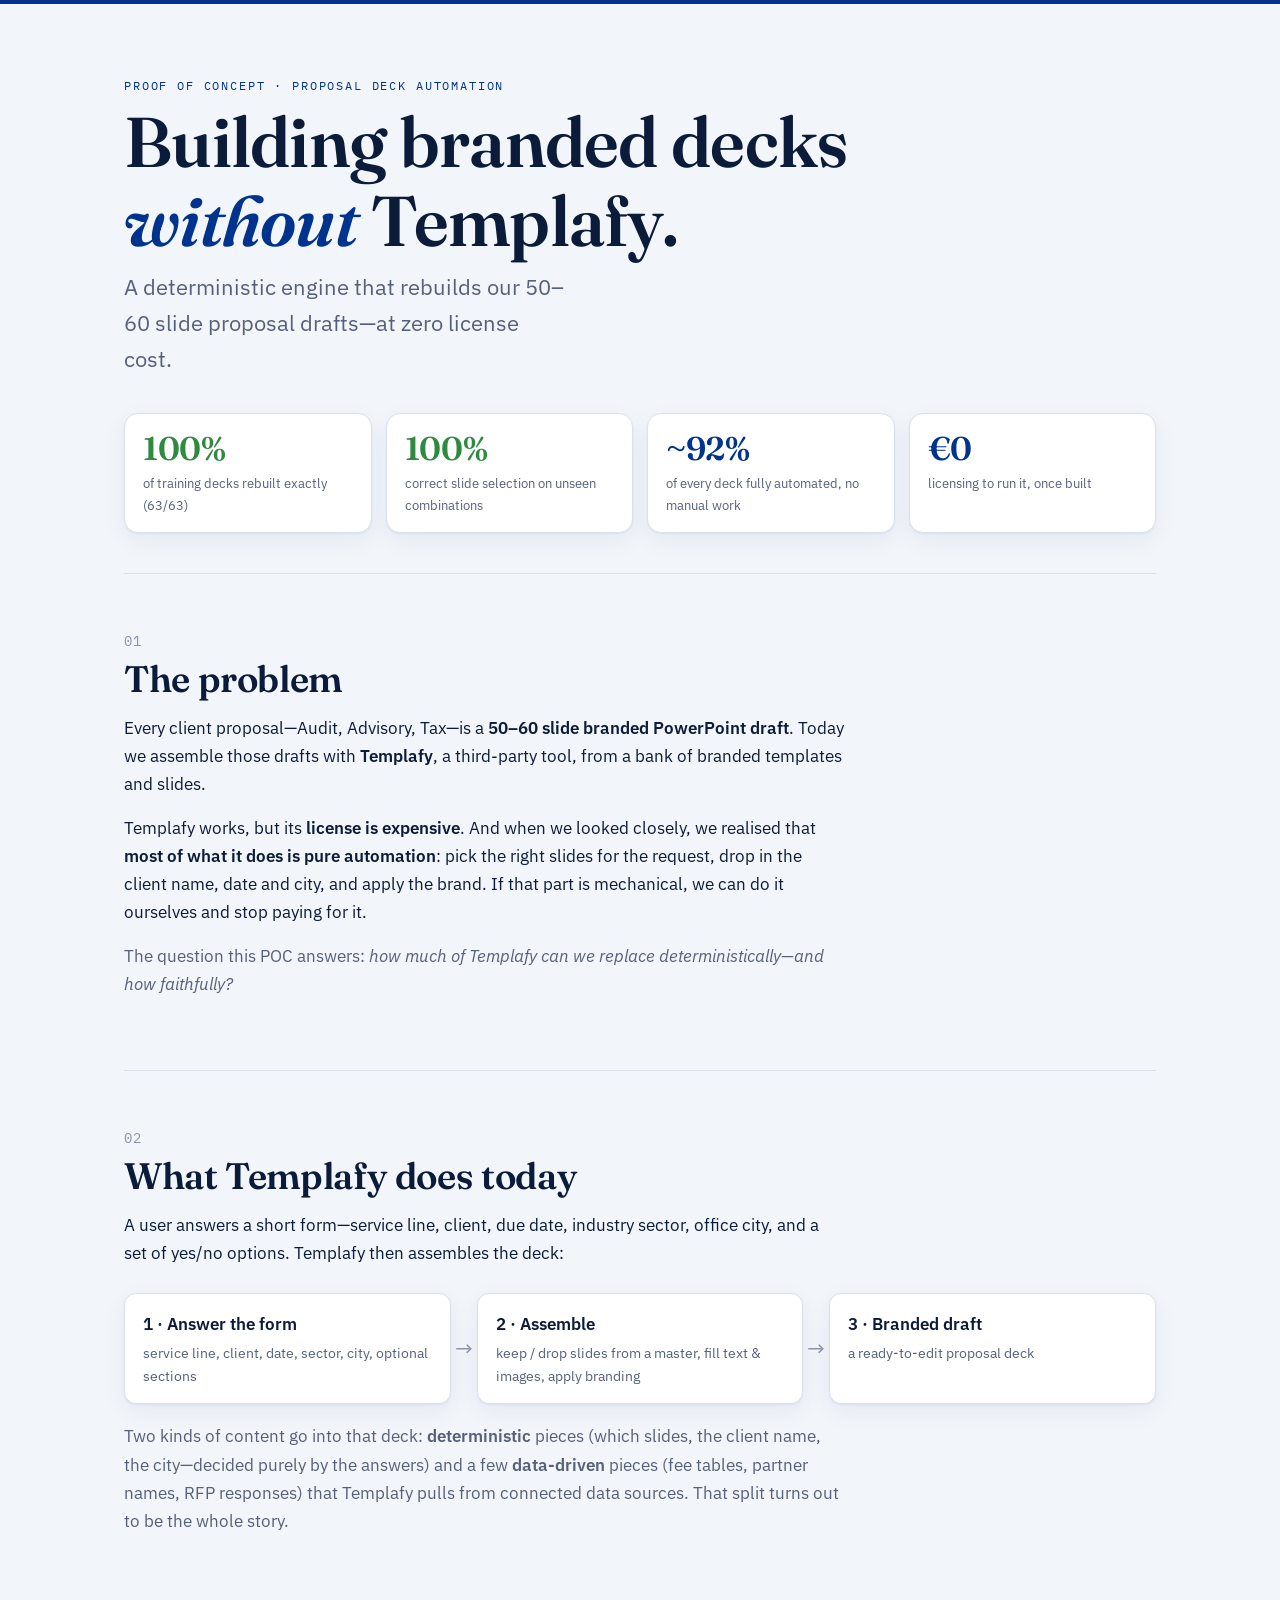
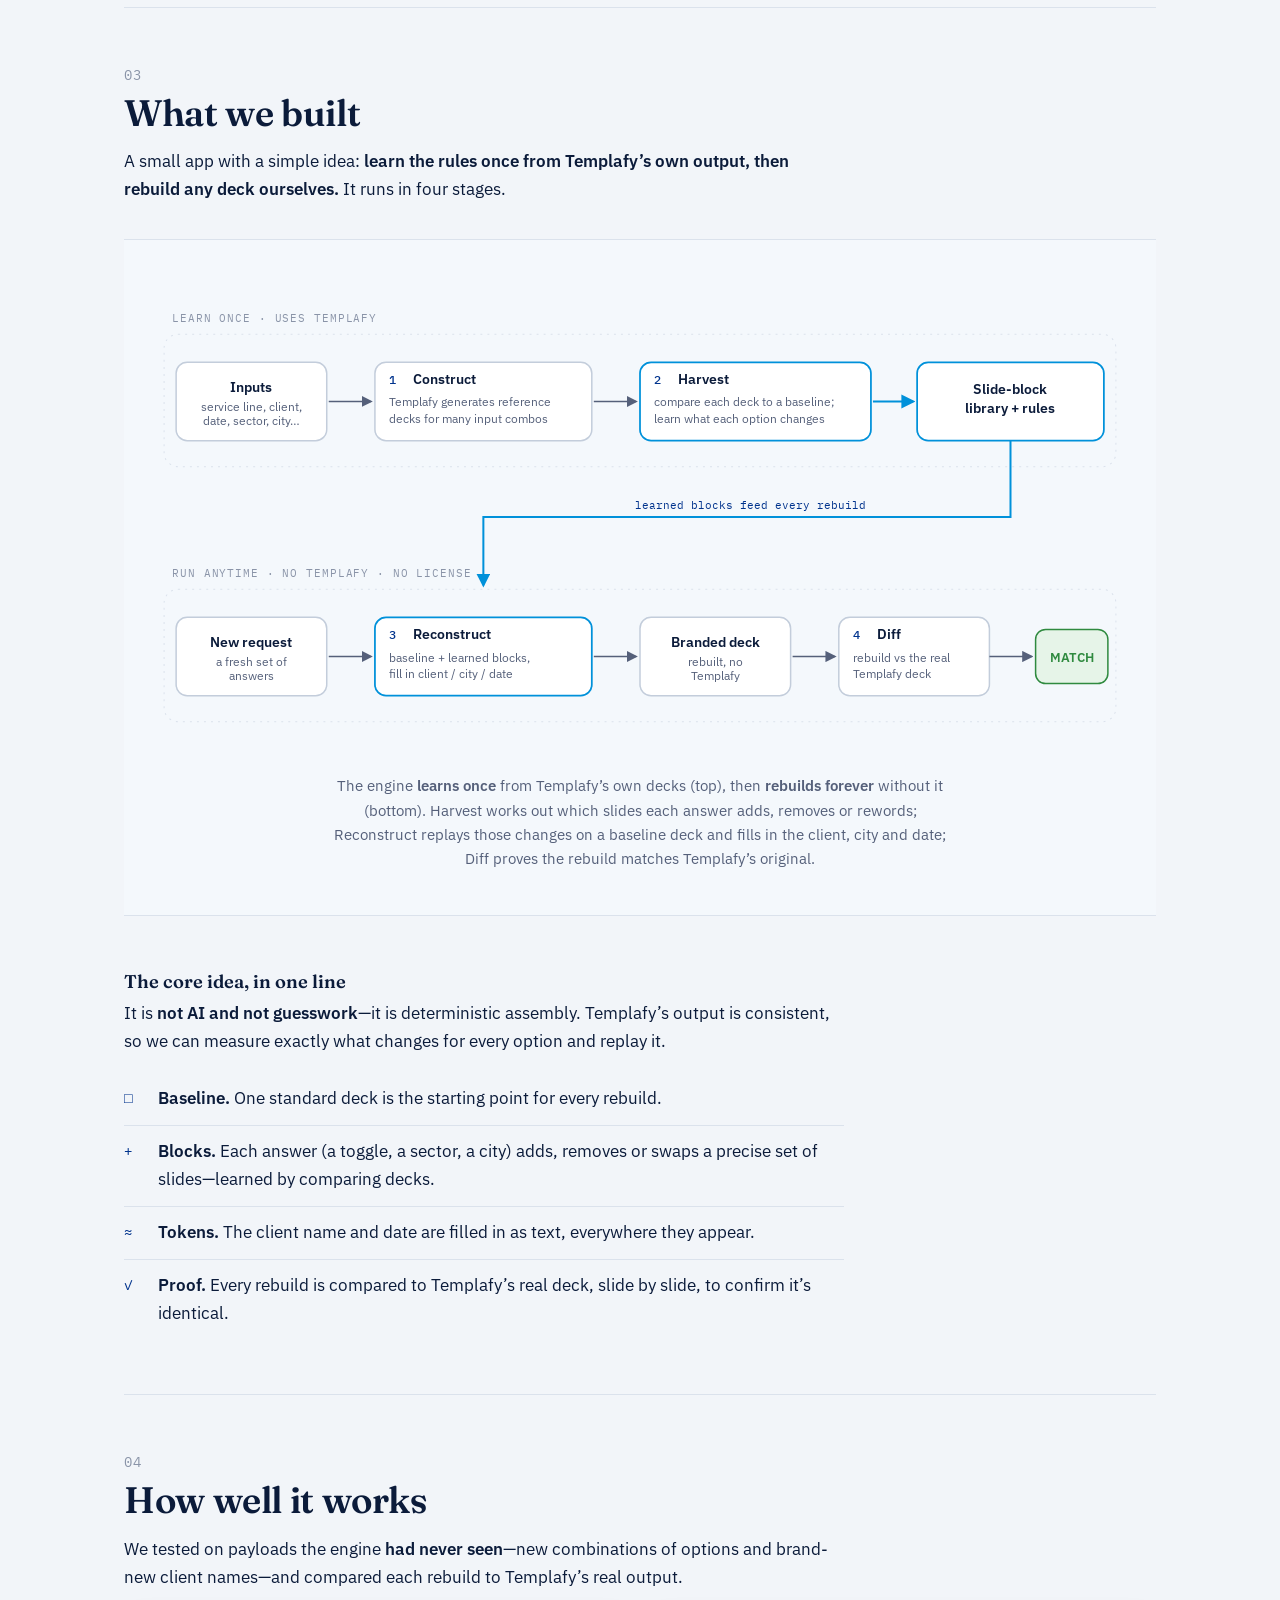
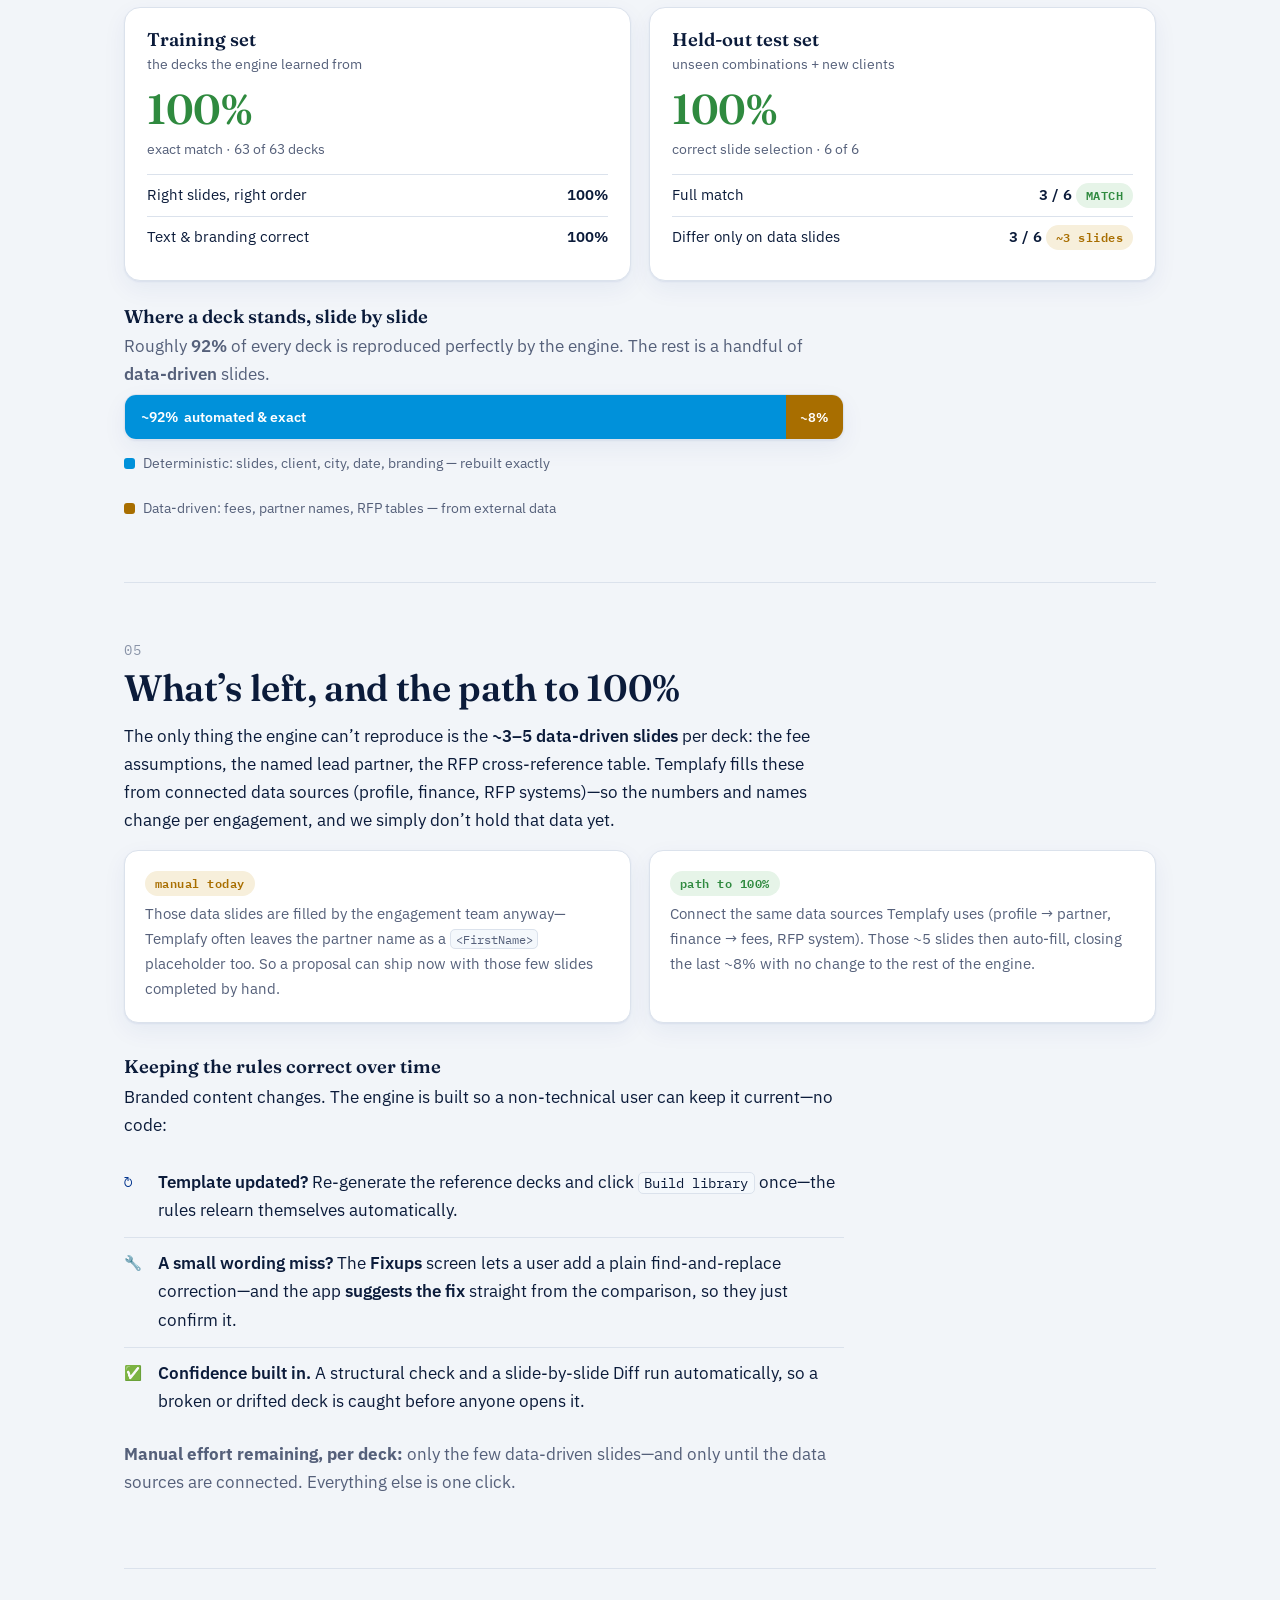
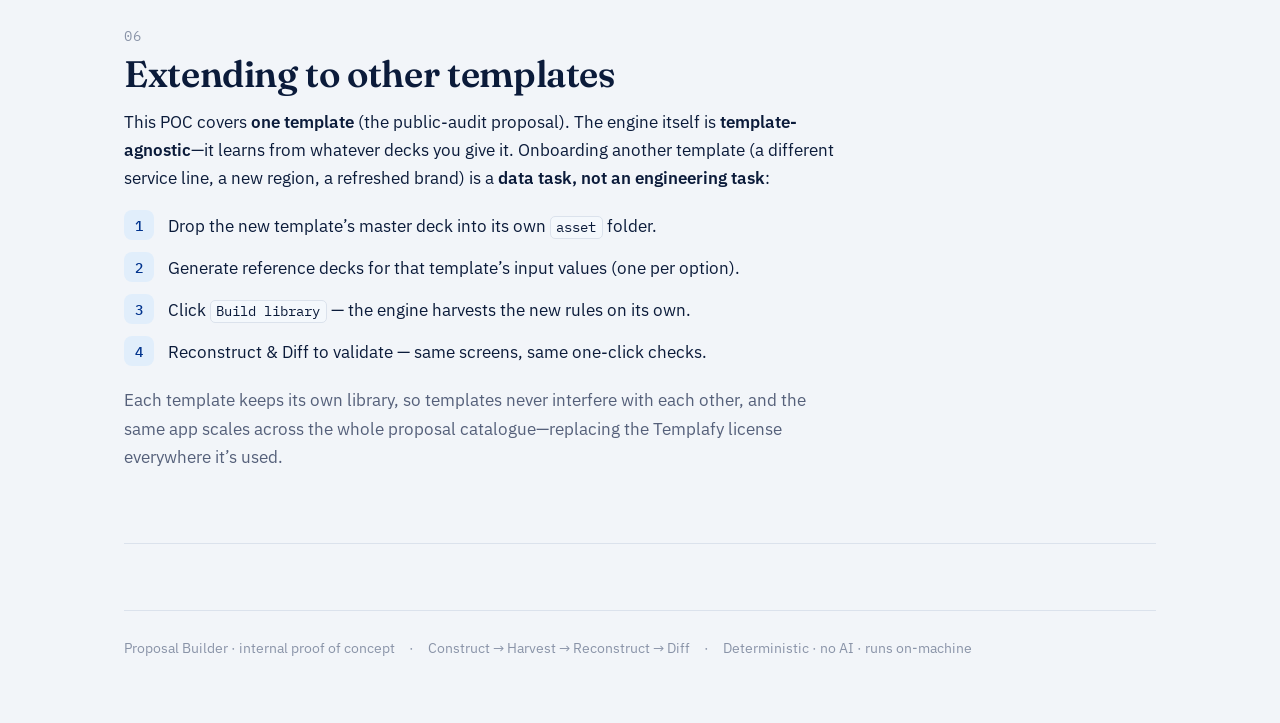
==== docs/index.html @ 82fc5a8d "feat: add documentation page and link in the navigation" ====
<!doctype html>
<html lang="en">
<head>
<meta charset="utf-8">
<meta name="viewport" content="width=device-width, initial-scale=1">
<title>Proposal Builder</title>
<link rel="stylesheet" href="https://fonts.googleapis.com/css2?family=Fraunces:opsz,wght@9..144,400;9..144,500;9..144,600;9..144,700&family=IBM+Plex+Sans:wght@400;500;600;700&family=IBM+Plex+Mono:wght@400;500&display=swap">
<style>
  /* KPMG palette: Blue #00338D, Light Blue #0091DA, with green/gold accents */
  :root{
    --paper:#f2f5f9; --surface:#ffffff; --surface-2:#f4f8fc;
    --ink:#0b1b3a; --muted:#55607a; --faint:#8a94a8;
    --line:#dbe2ec; --line-strong:#c3cddb;
    --accent:#0091DA; --accent-ink:#00338D; --accent-soft:#e1eefb;
    --ok:#2f8a3f; --ok-soft:#e6f4e8;
    --warn:#a86e00; --warn-soft:#f7efdb;
    --shadow:0 1px 2px rgba(0,51,141,.07), 0 8px 24px rgba(0,51,141,.06);
    color-scheme:light dark;
  }
  @media (prefers-color-scheme:dark){
    :root:not([data-theme="light"]){
      --paper:#081226; --surface:#0e1a33; --surface-2:#0b1528;
      --ink:#e8eefb; --muted:#93a1bd; --faint:#6b7994;
      --line:#1e2c48; --line-strong:#2b3c5c;
      --accent:#33a9e6; --accent-ink:#7cc4f2; --accent-soft:#0e2740;
      --ok:#4fc07a; --ok-soft:#0f2a19;
      --warn:#e2b24e; --warn-soft:#2c2412;
      --shadow:0 1px 2px rgba(0,0,0,.35), 0 10px 30px rgba(0,0,0,.4);
    }
  }
  :root[data-theme="dark"]{
    --paper:#081226; --surface:#0e1a33; --surface-2:#0b1528;
    --ink:#e8eefb; --muted:#93a1bd; --faint:#6b7994;
    --line:#1e2c48; --line-strong:#2b3c5c;
    --accent:#33a9e6; --accent-ink:#7cc4f2; --accent-soft:#0e2740;
    --ok:#4fc07a; --ok-soft:#0f2a19;
    --warn:#e2b24e; --warn-soft:#2c2412;
    --shadow:0 1px 2px rgba(0,0,0,.35), 0 10px 30px rgba(0,0,0,.4);
  }

  *{box-sizing:border-box}
  body{
    margin:0; background:var(--paper); color:var(--ink);
    font-family:"IBM Plex Sans",system-ui,-apple-system,Segoe UI,Roboto,sans-serif;
    font-size:17px; line-height:1.65; -webkit-font-smoothing:antialiased;
    border-top:4px solid var(--accent-ink);
  }
  img{max-width:100%}
  .wrap{max-width:1080px; margin:0 auto; padding:0 24px}
  .col{max-width:720px}
  a{color:var(--accent-ink)}
  h1,h2,h3{font-family:"Fraunces",Georgia,serif; font-weight:600; line-height:1.12; text-wrap:balance; margin:0}
  .mono{font-family:"IBM Plex Mono",ui-monospace,monospace}
  code, .field{font-family:"IBM Plex Mono",ui-monospace,monospace; font-size:.82em;
    background:var(--surface-2); border:1px solid var(--line); border-radius:5px; padding:.08em .38em}
  .eyebrow{font-family:"IBM Plex Mono",monospace; font-size:.72rem; letter-spacing:.16em;
    text-transform:uppercase; color:var(--accent-ink)}

  .hero{padding:72px 0 40px; border-bottom:1px solid var(--line)}
  .hero h1{font-size:clamp(2.5rem,6.2vw,4.4rem); letter-spacing:-.01em; margin:.5rem 0 .2rem}
  .hero h1 em{font-style:italic; color:var(--accent-ink)}
  .lede{font-size:clamp(1.1rem,2.2vw,1.35rem); color:var(--muted); max-width:34ch; margin:.6rem 0 0}
  .glance{display:grid; grid-template-columns:repeat(4,1fr); gap:14px; margin-top:36px}
  .stat{background:var(--surface); border:1px solid var(--line); border-radius:14px; padding:18px 18px 16px; box-shadow:var(--shadow)}
  .stat .n{font-family:"Fraunces",serif; font-size:2.05rem; font-weight:600; line-height:1; letter-spacing:-.01em}
  .stat .n.ok{color:var(--ok)} .stat .n.acc{color:var(--accent-ink)}
  .stat .k{font-size:.82rem; color:var(--muted); margin-top:8px}
  @media(max-width:720px){ .glance{grid-template-columns:repeat(2,1fr)} }

  section{padding:56px 0; border-bottom:1px solid var(--line)}
  .snum{font-family:"IBM Plex Mono",monospace; font-size:.85rem; color:var(--faint); letter-spacing:.05em}
  section h2{font-size:clamp(1.7rem,3.4vw,2.3rem); letter-spacing:-.01em; margin:.35rem 0 .9rem}
  section p{margin:0 0 1rem}
  .muted{color:var(--muted)}
  strong{font-weight:600}

  .strip{display:flex; align-items:stretch; gap:0; flex-wrap:wrap; margin:26px 0 8px}
  .strip .cell{flex:1 1 190px; background:var(--surface); border:1px solid var(--line); border-radius:12px;
    padding:16px 18px; box-shadow:var(--shadow)}
  .strip .arrow{display:flex; align-items:center; color:var(--faint); padding:0 4px; font-size:1.4rem}
  .strip .cell .t{font-weight:600} .strip .cell .d{font-size:.86rem; color:var(--muted); margin-top:4px}

  .rows{list-style:none; padding:0; margin:18px 0 0; display:grid; gap:2px}
  .rows li{display:grid; grid-template-columns:22px 1fr; gap:12px; padding:11px 0; border-top:1px solid var(--line)}
  .rows li:first-child{border-top:0}
  .rows .mk{font-family:"IBM Plex Mono",monospace; color:var(--accent-ink); font-size:.9rem; padding-top:2px}
  .rows b{font-weight:600}

  .band{background:var(--surface-2); border-top:1px solid var(--line); border-bottom:1px solid var(--line)}
  figure{margin:0; padding:44px 0}
  .figscroll{overflow-x:auto}
  figure svg{display:block; width:100%; height:auto; min-width:680px}
  figcaption{color:var(--muted); font-size:.92rem; max-width:70ch; margin:18px auto 0; text-align:center}

  .flow{color:var(--ink)}
  .flow .box{fill:var(--surface); stroke:var(--line-strong); stroke-width:1.5}
  .flow .box.acc{stroke:var(--accent); stroke-width:1.75}
  .flow .lane{fill:none; stroke:var(--line); stroke-width:1; stroke-dasharray:2 5}
  .flow .lbl{font-family:"IBM Plex Sans",sans-serif; font-weight:600; font-size:14px; fill:var(--ink)}
  .flow .sub{font-family:"IBM Plex Sans",sans-serif; font-size:11.5px; fill:var(--muted)}
  .flow .tag{font-family:"IBM Plex Mono",monospace; font-size:11px; letter-spacing:.08em; fill:var(--faint)}
  .flow .num{font-family:"IBM Plex Mono",monospace; font-size:12px; fill:var(--accent-ink); font-weight:500}
  .flow .edge{stroke:var(--muted); stroke-width:1.6; fill:none}
  .flow .edge.acc{stroke:var(--accent); stroke-width:2}
  .flow .elabel{font-family:"IBM Plex Mono",monospace; font-size:11px; fill:var(--accent-ink)}
  .flow .ahead{fill:var(--muted)} .flow .ahead-acc{fill:var(--accent)}
  .flow .okbox{fill:var(--ok-soft); stroke:var(--ok); stroke-width:1.5}
  .flow .oktext{fill:var(--ok); font-weight:600; font-family:"IBM Plex Sans",sans-serif; font-size:13px}

  .resgrid{display:grid; grid-template-columns:1fr 1fr; gap:18px; margin-top:8px}
  @media(max-width:720px){ .resgrid{grid-template-columns:1fr} }
  .panel{background:var(--surface); border:1px solid var(--line); border-radius:16px; padding:22px; box-shadow:var(--shadow)}
  .panel h3{font-size:1.15rem; margin-bottom:2px}
  .panel .sub{font-size:.85rem; color:var(--muted); margin-bottom:14px}
  .big{font-family:"Fraunces",serif; font-size:2.6rem; font-weight:600; line-height:1; letter-spacing:-.01em}
  .big.ok{color:var(--ok)}
  .kv{display:flex; justify-content:space-between; gap:12px; padding:8px 0; border-top:1px solid var(--line); font-size:.94rem}
  .kv:first-of-type{border-top:0}
  .kv .v{font-variant-numeric:tabular-nums; font-weight:600}
  .pill{display:inline-block; font-family:"IBM Plex Mono",monospace; font-size:.72rem; letter-spacing:.04em;
    padding:2px 9px; border-radius:999px; border:1px solid var(--line)}
  .pill.ok{background:var(--ok-soft); color:var(--ok); border-color:transparent}
  .pill.warn{background:var(--warn-soft); color:var(--warn); border-color:transparent}

  .cover{margin:22px 0 6px}
  .barwrap{display:flex; height:46px; border-radius:12px; overflow:hidden; border:1px solid var(--line); box-shadow:var(--shadow)}
  .seg{display:flex; align-items:center; padding:0 16px; font-size:.9rem; font-weight:600; color:#fff}
  .seg.auto{background:var(--accent); flex:0 0 92%}
  .seg.data{background:var(--warn); flex:1; color:#fff; justify-content:center; padding:0 6px; font-size:.8rem}
  .coverkey{display:flex; gap:22px; margin-top:12px; font-size:.86rem; color:var(--muted); flex-wrap:wrap}
  .coverkey span{display:flex; align-items:center; gap:8px}
  .dot{width:11px; height:11px; border-radius:3px; display:inline-block}
  .dot.auto{background:var(--accent)} .dot.data{background:var(--warn)}

  .cards{display:grid; grid-template-columns:1fr 1fr; gap:18px; margin-top:8px}
  @media(max-width:720px){ .cards{grid-template-columns:1fr} }
  .card{background:var(--surface); border:1px solid var(--line); border-radius:14px; padding:20px; box-shadow:var(--shadow)}
  .card .h{font-weight:600; margin-bottom:6px; display:flex; align-items:center; gap:9px}
  .card p{font-size:.94rem; color:var(--muted); margin:0}

  .steps{counter-reset:s; list-style:none; padding:0; margin:20px 0 0; display:grid; gap:12px}
  .steps li{position:relative; padding-left:44px; min-height:30px}
  .steps li::before{counter-increment:s; content:counter(s); position:absolute; left:0; top:-2px;
    width:30px; height:30px; border-radius:8px; background:var(--accent-soft); color:var(--accent-ink);
    font-family:"IBM Plex Mono",monospace; font-weight:500; display:grid; place-items:center; font-size:.9rem}

  footer{padding:40px 0 64px; color:var(--faint); font-size:.85rem}
  .foot-line{display:flex; gap:14px; flex-wrap:wrap; align-items:center}
  hr.soft{border:0; border-top:1px solid var(--line); margin:26px 0}
</style>
</head>
<body>
<div class="wrap">
  <header class="hero">
    <div class="eyebrow">Proof of concept &middot; Proposal deck automation</div>
    <h1>Building branded decks <em>without</em> Templafy.</h1>
    <p class="lede">A deterministic engine that rebuilds our 50&ndash;60 slide proposal drafts&mdash;at zero license cost.</p>

    <div class="glance">
      <div class="stat"><div class="n ok">100%</div><div class="k">of training decks rebuilt exactly (63/63)</div></div>
      <div class="stat"><div class="n ok">100%</div><div class="k">correct slide selection on unseen combinations</div></div>
      <div class="stat"><div class="n acc">~92%</div><div class="k">of every deck fully automated, no manual work</div></div>
      <div class="stat"><div class="n acc">&euro;0</div><div class="k">licensing to run it, once built</div></div>
    </div>
  </header>

  <section>
    <div class="col">
      <div class="snum">01</div>
      <h2>The problem</h2>
      <p>Every client proposal&mdash;Audit, Advisory, Tax&mdash;is a <strong>50&ndash;60 slide branded PowerPoint draft</strong>. Today we assemble those drafts with <strong>Templafy</strong>, a third-party tool, from a bank of branded templates and slides.</p>
      <p>Templafy works, but its <strong>license is expensive</strong>. And when we looked closely, we realised that <strong>most of what it does is pure automation</strong>: pick the right slides for the request, drop in the client name, date and city, and apply the brand. If that part is mechanical, we can do it ourselves and stop paying for it.</p>
      <p class="muted">The question this POC answers: <em>how much of Templafy can we replace deterministically&mdash;and how faithfully?</em></p>
    </div>
  </section>

  <section>
    <div class="col">
      <div class="snum">02</div>
      <h2>What Templafy does today</h2>
      <p>A user answers a short form&mdash;service line, client, due date, industry sector, office city, and a set of yes/no options. Templafy then assembles the deck:</p>
    </div>
    <div class="strip">
      <div class="cell"><div class="t">1 &middot; Answer the form</div><div class="d">service line, client, date, sector, city, optional sections</div></div>
      <div class="arrow">&rarr;</div>
      <div class="cell"><div class="t">2 &middot; Assemble</div><div class="d">keep / drop slides from a master, fill text &amp; images, apply branding</div></div>
      <div class="arrow">&rarr;</div>
      <div class="cell"><div class="t">3 &middot; Branded draft</div><div class="d">a ready-to-edit proposal deck</div></div>
    </div>
    <div class="col">
      <p class="muted" style="margin-top:18px">Two kinds of content go into that deck: <strong>deterministic</strong> pieces (which slides, the client name, the city&mdash;decided purely by the answers) and a few <strong>data-driven</strong> pieces (fee tables, partner names, RFP responses) that Templafy pulls from connected data sources. That split turns out to be the whole story.</p>
    </div>
  </section>

  <section style="border-bottom:0; padding-bottom:20px">
    <div class="col">
      <div class="snum">03</div>
      <h2>What we built</h2>
      <p>A small app with a simple idea: <strong>learn the rules once from Templafy&rsquo;s own output, then rebuild any deck ourselves.</strong> It runs in four stages.</p>
    </div>
  </section>

  <div class="band">
    <div class="wrap">
      <figure class="flow">
        <div class="figscroll">
        <svg viewBox="0 0 980 470" role="img" aria-label="Learn-once, run-anytime pipeline. Top lane uses Templafy: inputs feed Construct, which generates reference decks; Harvest compares each deck to a baseline and builds a slide-block library. Bottom lane needs no Templafy: a new request feeds Reconstruct, which combines the baseline with the learned blocks and fills in client, city and date to produce a branded deck; Diff compares that rebuild to Templafy's original and confirms a match. The block library feeds Reconstruct.">
          <defs>
            <marker id="ah" viewBox="0 0 9 9" refX="7.5" refY="4.5" markerWidth="7" markerHeight="7" orient="auto-start-reverse">
              <path class="ahead" d="M0,0 L9,4.5 L0,9 z"/>
            </marker>
            <marker id="aha" viewBox="0 0 9 9" refX="7.5" refY="4.5" markerWidth="7" markerHeight="7" orient="auto-start-reverse">
              <path class="ahead-acc" d="M0,0 L9,4.5 L0,9 z"/>
            </marker>
          </defs>

          <text class="tag" x="24" y="38">LEARN ONCE &middot; USES TEMPLAFY</text>
          <text class="tag" x="24" y="292">RUN ANYTIME &middot; NO TEMPLAFY &middot; NO LICENSE</text>
          <rect class="lane" x="16" y="50" width="948" height="132" rx="14"/>
          <rect class="lane" x="16" y="304" width="948" height="132" rx="14"/>

          <rect class="box" x="28" y="78" width="150" height="78" rx="11"/>
          <text class="lbl" x="103" y="108" text-anchor="middle">Inputs</text>
          <text class="sub" x="103" y="126" text-anchor="middle">service line, client,</text>
          <text class="sub" x="103" y="140" text-anchor="middle">date, sector, city&hellip;</text>
          <line class="edge" x1="180" y1="117" x2="222" y2="117" marker-end="url(#ah)"/>

          <rect class="box" x="226" y="78" width="216" height="78" rx="11"/>
          <text class="num" x="240" y="100">1</text>
          <text class="lbl" x="264" y="100">Construct</text>
          <text class="sub" x="240" y="122">Templafy generates reference</text>
          <text class="sub" x="240" y="138">decks for many input combos</text>
          <line class="edge" x1="444" y1="117" x2="486" y2="117" marker-end="url(#ah)"/>

          <rect class="box acc" x="490" y="78" width="230" height="78" rx="11"/>
          <text class="num" x="504" y="100">2</text>
          <text class="lbl" x="528" y="100">Harvest</text>
          <text class="sub" x="504" y="122">compare each deck to a baseline;</text>
          <text class="sub" x="504" y="138">learn what each option changes</text>
          <line class="edge acc" x1="722" y1="117" x2="762" y2="117" marker-end="url(#aha)"/>

          <rect class="box acc" x="766" y="78" width="186" height="78" rx="11"/>
          <text class="lbl" x="859" y="110" text-anchor="middle">Slide-block</text>
          <text class="lbl" x="859" y="128" text-anchor="middle">library + rules</text>

          <path class="edge acc" d="M859,156 L859,232 L334,232 L334,300" marker-end="url(#aha)"/>
          <text class="elabel" x="600" y="224" text-anchor="middle">learned blocks feed every rebuild</text>

          <rect class="box" x="28" y="332" width="150" height="78" rx="11"/>
          <text class="lbl" x="103" y="362" text-anchor="middle">New request</text>
          <text class="sub" x="103" y="380" text-anchor="middle">a fresh set of</text>
          <text class="sub" x="103" y="394" text-anchor="middle">answers</text>
          <line class="edge" x1="180" y1="371" x2="222" y2="371" marker-end="url(#ah)"/>

          <rect class="box acc" x="226" y="332" width="216" height="78" rx="11"/>
          <text class="num" x="240" y="354">3</text>
          <text class="lbl" x="264" y="354">Reconstruct</text>
          <text class="sub" x="240" y="376">baseline + learned blocks,</text>
          <text class="sub" x="240" y="392">fill in client / city / date</text>
          <line class="edge" x1="444" y1="371" x2="486" y2="371" marker-end="url(#ah)"/>

          <rect class="box" x="490" y="332" width="150" height="78" rx="11"/>
          <text class="lbl" x="565" y="362" text-anchor="middle">Branded deck</text>
          <text class="sub" x="565" y="380" text-anchor="middle">rebuilt, no</text>
          <text class="sub" x="565" y="394" text-anchor="middle">Templafy</text>
          <line class="edge" x1="642" y1="371" x2="684" y2="371" marker-end="url(#ah)"/>

          <rect class="box" x="688" y="332" width="150" height="78" rx="11"/>
          <text class="num" x="702" y="354">4</text>
          <text class="lbl" x="726" y="354">Diff</text>
          <text class="sub" x="702" y="376">rebuild vs the real</text>
          <text class="sub" x="702" y="392">Templafy deck</text>
          <line class="edge" x1="838" y1="371" x2="880" y2="371" marker-end="url(#ah)"/>

          <rect class="okbox" x="884" y="344" width="72" height="54" rx="10"/>
          <text class="oktext" x="920" y="376" text-anchor="middle">MATCH</text>
        </svg>
        </div>
        <figcaption>The engine <strong>learns once</strong> from Templafy&rsquo;s own decks (top), then <strong>rebuilds forever</strong> without it (bottom). Harvest works out which slides each answer adds, removes or rewords; Reconstruct replays those changes on a baseline deck and fills in the client, city and date; Diff proves the rebuild matches Templafy&rsquo;s original.</figcaption>
      </figure>
    </div>
  </div>

  <section>
    <div class="col">
      <h3 style="font-size:1.15rem; margin-bottom:6px">The core idea, in one line</h3>
      <p>It is <strong>not AI and not guesswork</strong>&mdash;it is deterministic assembly. Templafy&rsquo;s output is consistent, so we can measure exactly what changes for every option and replay it.</p>
      <ul class="rows">
        <li><span class="mk">&#9633;</span><span><b>Baseline.</b> One standard deck is the starting point for every rebuild.</span></li>
        <li><span class="mk">+</span><span><b>Blocks.</b> Each answer (a toggle, a sector, a city) adds, removes or swaps a precise set of slides&mdash;learned by comparing decks.</span></li>
        <li><span class="mk">&asymp;</span><span><b>Tokens.</b> The client name and date are filled in as text, everywhere they appear.</span></li>
        <li><span class="mk">&#10003;</span><span><b>Proof.</b> Every rebuild is compared to Templafy&rsquo;s real deck, slide by slide, to confirm it&rsquo;s identical.</span></li>
      </ul>
    </div>
  </section>

  <section>
    <div class="col">
      <div class="snum">04</div>
      <h2>How well it works</h2>
      <p>We tested on payloads the engine <strong>had never seen</strong>&mdash;new combinations of options and brand-new client names&mdash;and compared each rebuild to Templafy&rsquo;s real output.</p>
    </div>

    <div class="resgrid">
      <div class="panel">
        <h3>Training set</h3>
        <div class="sub">the decks the engine learned from</div>
        <div class="big ok">100%</div>
        <div class="muted" style="font-size:.9rem; margin:6px 0 14px">exact match &middot; 63 of 63 decks</div>
        <div class="kv"><span>Right slides, right order</span><span class="v">100%</span></div>
        <div class="kv"><span>Text &amp; branding correct</span><span class="v">100%</span></div>
      </div>
      <div class="panel">
        <h3>Held-out test set</h3>
        <div class="sub">unseen combinations + new clients</div>
        <div class="big ok">100%</div>
        <div class="muted" style="font-size:.9rem; margin:6px 0 14px">correct slide selection &middot; 6 of 6</div>
        <div class="kv"><span>Full match</span><span class="v">3 / 6 <span class="pill ok">MATCH</span></span></div>
        <div class="kv"><span>Differ only on data slides</span><span class="v">3 / 6 <span class="pill warn">~3 slides</span></span></div>
      </div>
    </div>

    <div class="col cover">
      <h3 style="font-size:1.15rem; margin:26px 0 4px">Where a deck stands, slide by slide</h3>
      <p class="muted" style="margin-bottom:6px">Roughly <strong>92%</strong> of every deck is reproduced perfectly by the engine. The rest is a handful of <strong>data-driven</strong> slides.</p>
      <div class="barwrap">
        <div class="seg auto">~92% &nbsp;automated &amp; exact</div>
        <div class="seg data">~8%</div>
      </div>
      <div class="coverkey">
        <span><i class="dot auto"></i> Deterministic: slides, client, city, date, branding &mdash; rebuilt exactly</span>
        <span><i class="dot data"></i> Data-driven: fees, partner names, RFP tables &mdash; from external data</span>
      </div>
    </div>
  </section>

  <section>
    <div class="col">
      <div class="snum">05</div>
      <h2>What&rsquo;s left, and the path to 100%</h2>
      <p>The only thing the engine can&rsquo;t reproduce is the <strong>~3&ndash;5 data-driven slides</strong> per deck: the fee assumptions, the named lead partner, the RFP cross-reference table. Templafy fills these from connected data sources (profile, finance, RFP systems)&mdash;so the numbers and names change per engagement, and we simply don&rsquo;t hold that data yet.</p>
    </div>

    <div class="cards">
      <div class="card">
        <div class="h"><span class="pill warn">manual today</span></div>
        <p>Those data slides are filled by the engagement team anyway&mdash;Templafy often leaves the partner name as a <span class="field">&lt;FirstName&gt;</span> placeholder too. So a proposal can ship now with those few slides completed by hand.</p>
      </div>
      <div class="card">
        <div class="h"><span class="pill ok">path to 100%</span></div>
        <p>Connect the same data sources Templafy uses (profile &rarr; partner, finance &rarr; fees, RFP system). Those ~5 slides then auto-fill, closing the last ~8% with no change to the rest of the engine.</p>
      </div>
    </div>

    <div class="col">
      <h3 style="font-size:1.15rem; margin:34px 0 6px">Keeping the rules correct over time</h3>
      <p>Branded content changes. The engine is built so a non-technical user can keep it current&mdash;no code:</p>
      <ul class="rows">
        <li><span class="mk">&#8635;</span><span><b>Template updated?</b> Re-generate the reference decks and click <span class="field">Build library</span> once&mdash;the rules relearn themselves automatically.</span></li>
        <li><span class="mk">&#128295;</span><span><b>A small wording miss?</b> The <b>Fixups</b> screen lets a user add a plain find-and-replace correction&mdash;and the app <b>suggests the fix</b> straight from the comparison, so they just confirm it.</span></li>
        <li><span class="mk">&#9989;</span><span><b>Confidence built in.</b> A structural check and a slide-by-slide Diff run automatically, so a broken or drifted deck is caught before anyone opens it.</span></li>
      </ul>
      <p class="muted" style="margin-top:14px"><b>Manual effort remaining, per deck:</b> only the few data-driven slides&mdash;and only until the data sources are connected. Everything else is one click.</p>
    </div>
  </section>

  <section>
    <div class="col">
      <div class="snum">06</div>
      <h2>Extending to other templates</h2>
      <p>This POC covers <strong>one template</strong> (the public-audit proposal). The engine itself is <strong>template-agnostic</strong>&mdash;it learns from whatever decks you give it. Onboarding another template (a different service line, a new region, a refreshed brand) is a <strong>data task, not an engineering task</strong>:</p>
      <ol class="steps">
        <li>Drop the new template&rsquo;s master deck into its own <span class="field">asset</span> folder.</li>
        <li>Generate reference decks for that template&rsquo;s input values (one per option).</li>
        <li>Click <span class="field">Build library</span> &mdash; the engine harvests the new rules on its own.</li>
        <li>Reconstruct &amp; Diff to validate &mdash; same screens, same one-click checks.</li>
      </ol>
      <p class="muted" style="margin-top:18px">Each template keeps its own library, so templates never interfere with each other, and the same app scales across the whole proposal catalogue&mdash;replacing the Templafy license everywhere it&rsquo;s used.</p>
    </div>
  </section>

  <footer>
    <hr class="soft">
    <div class="foot-line">
      <span>Proposal Builder &middot; internal proof of concept</span>
      <span>&middot;</span>
      <span>Construct &rarr; Harvest &rarr; Reconstruct &rarr; Diff</span>
      <span>&middot;</span>
      <span>Deterministic &middot; no AI &middot; runs on-machine</span>
    </div>
  </footer>
</div>
</body>
</html>
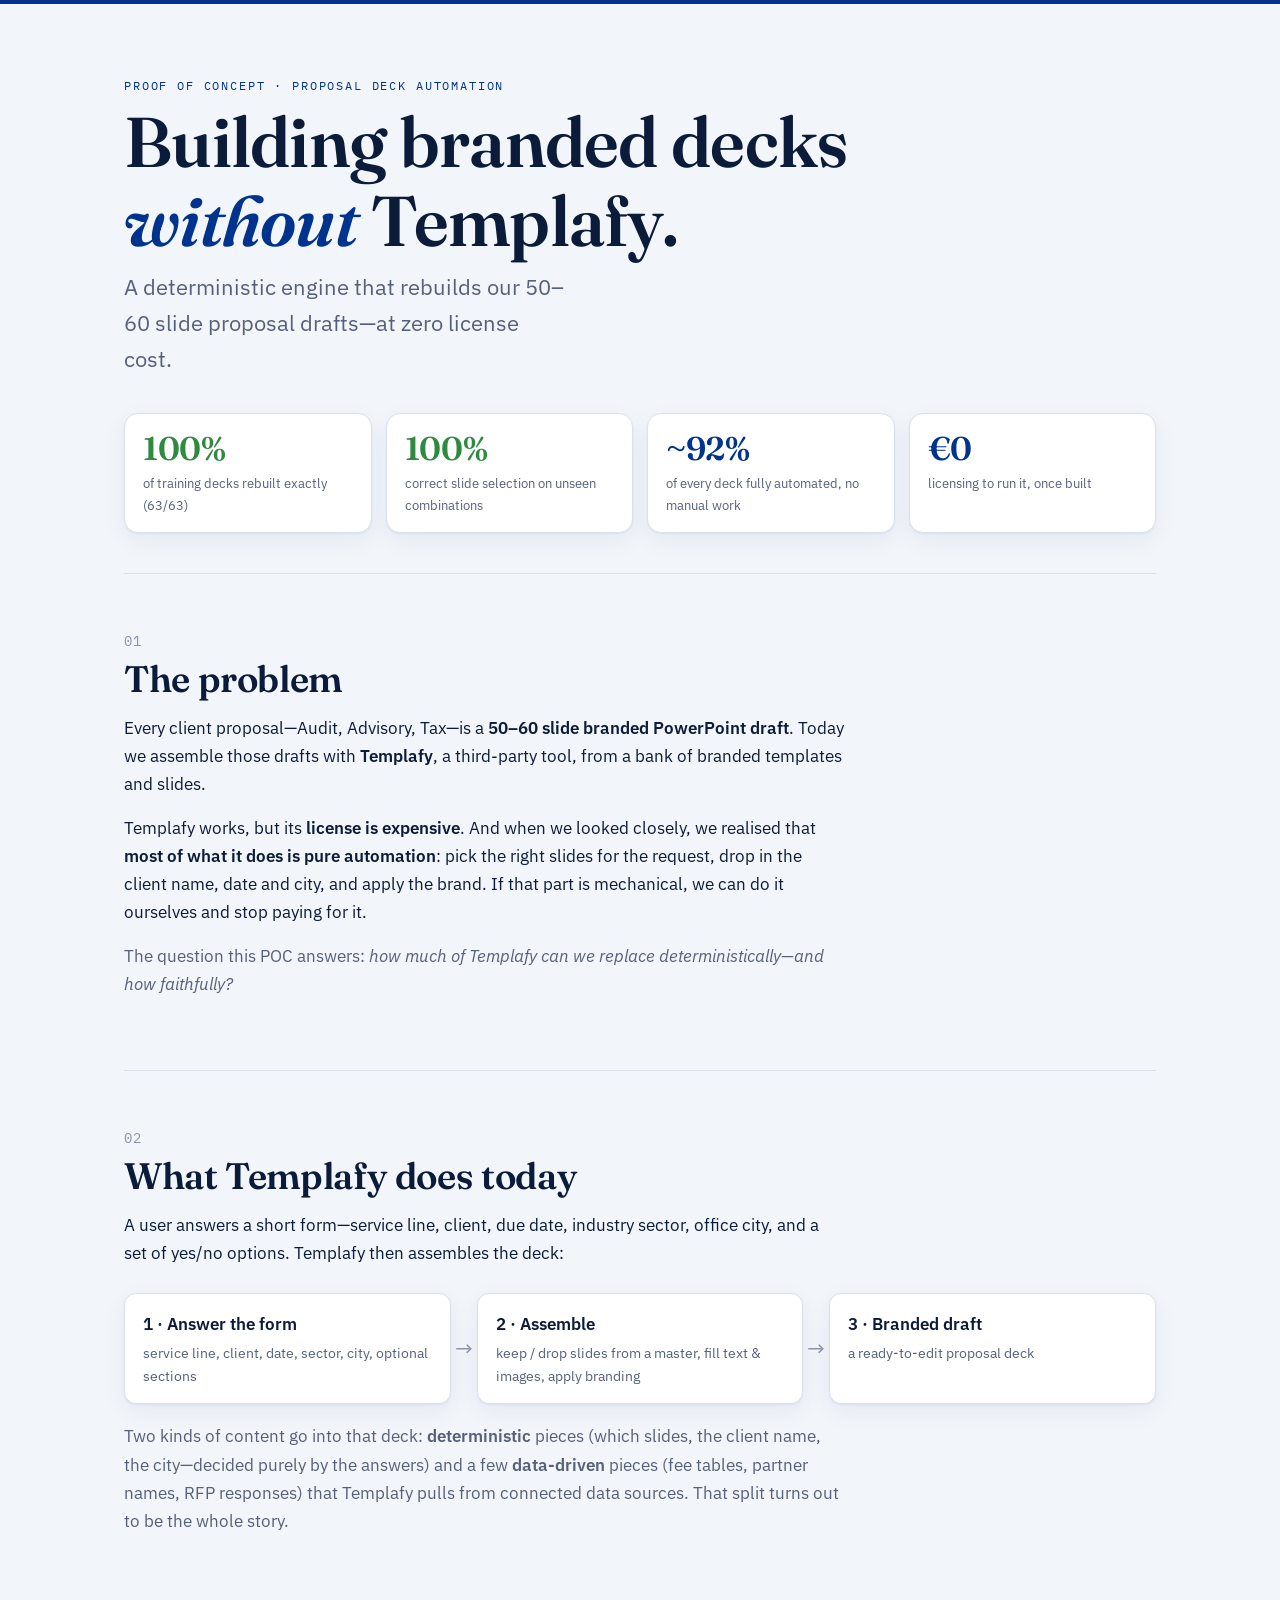
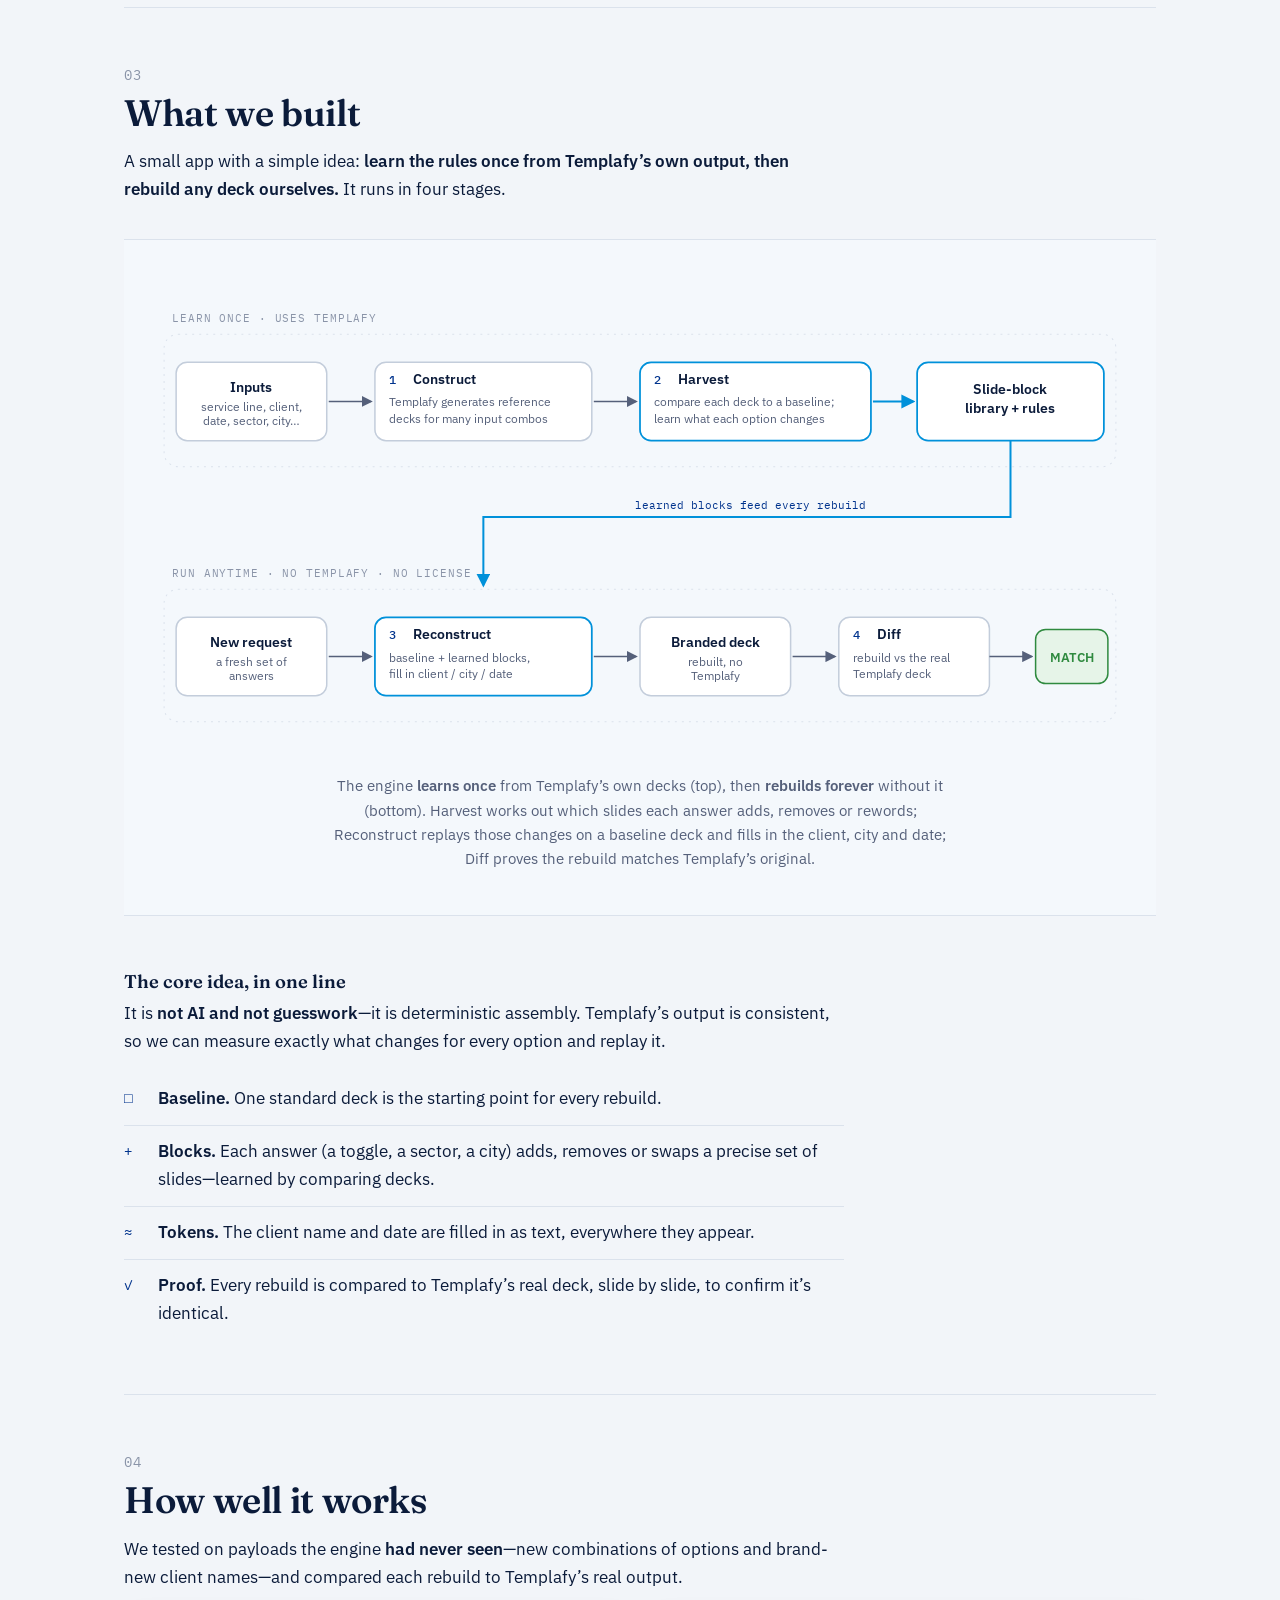
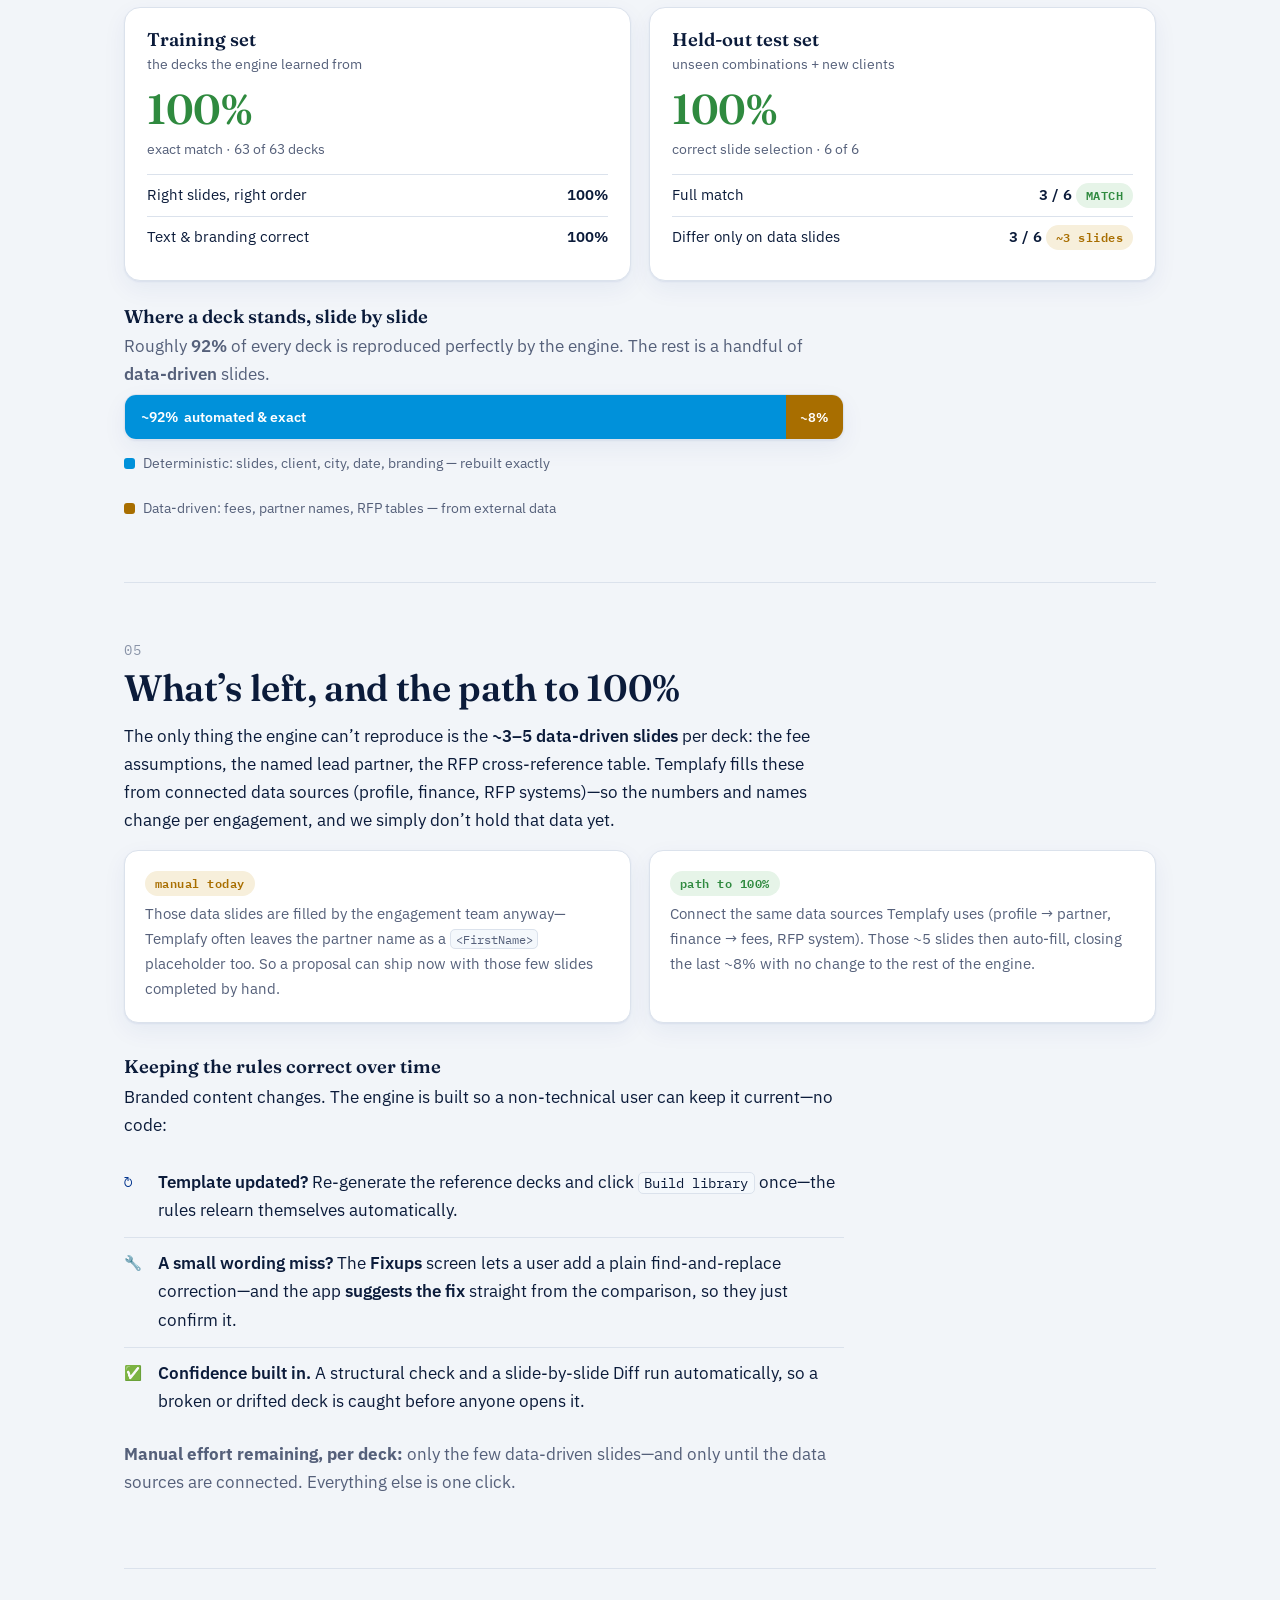
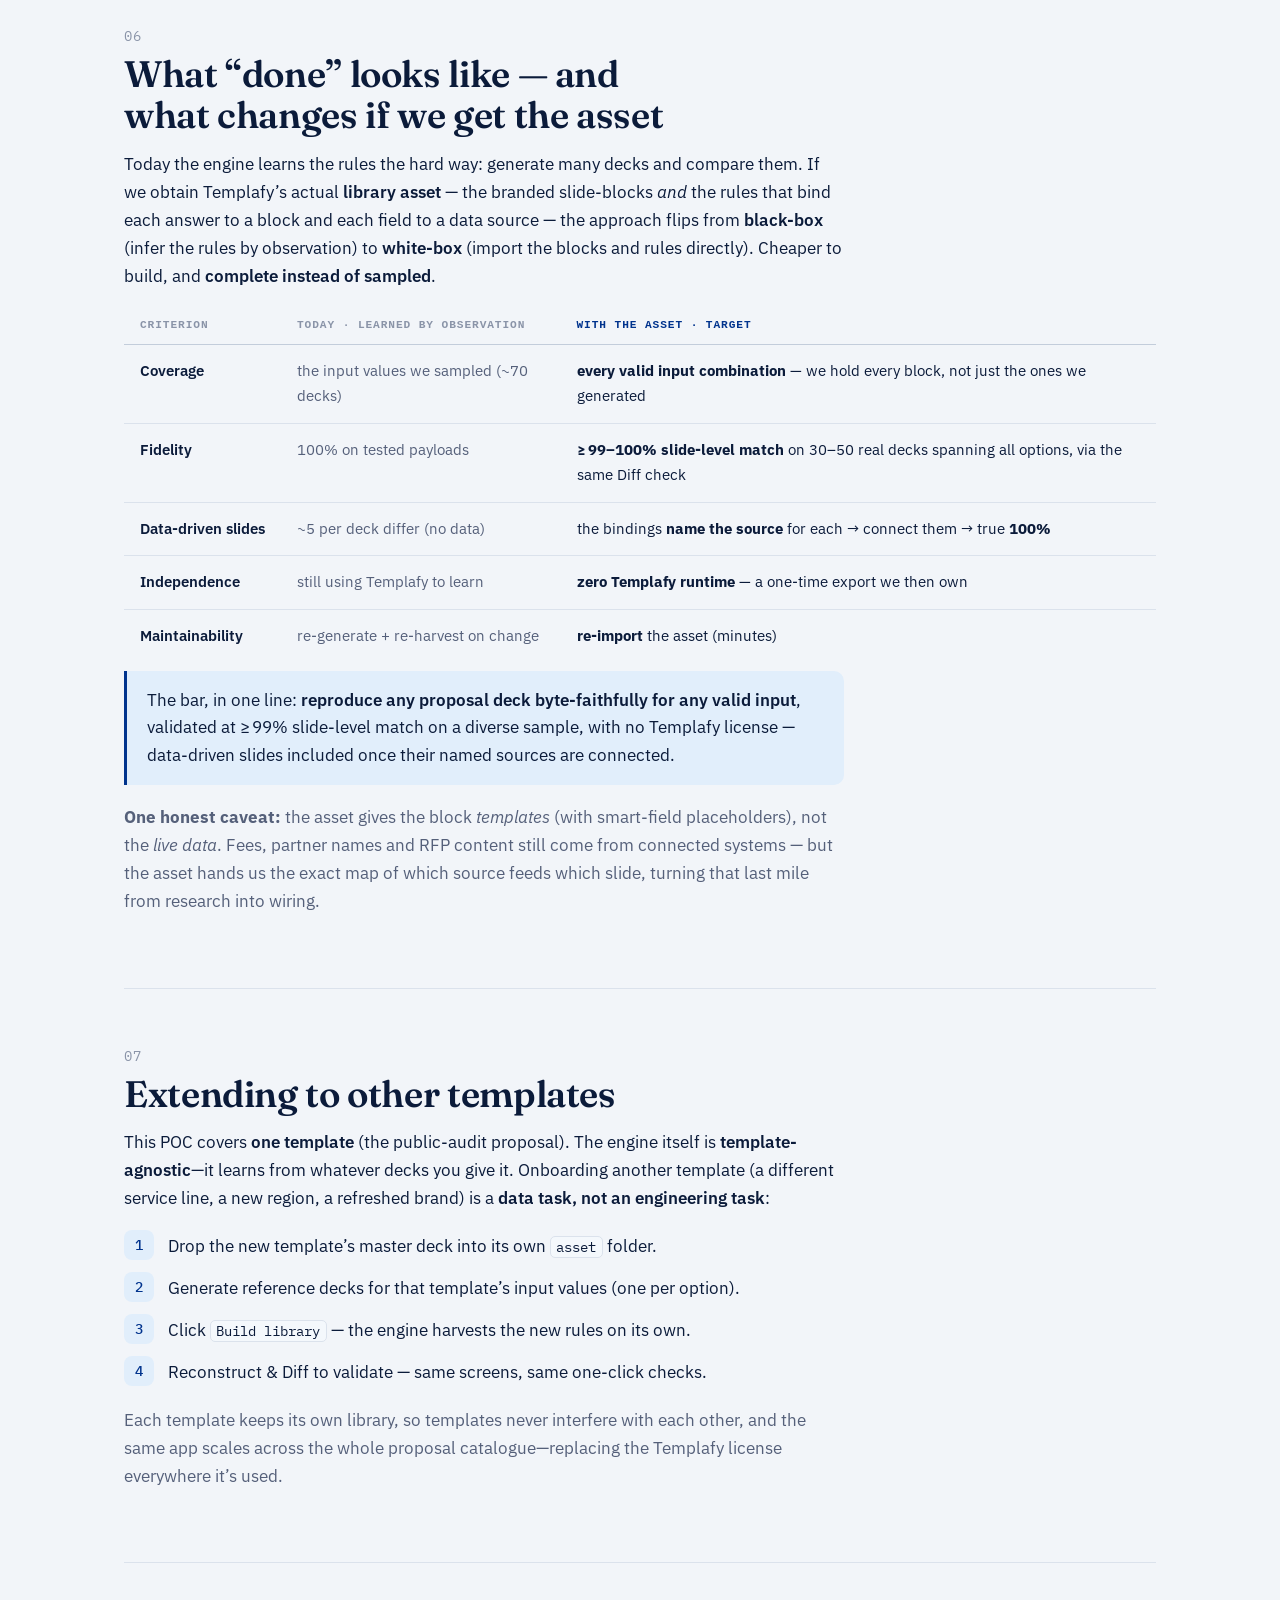
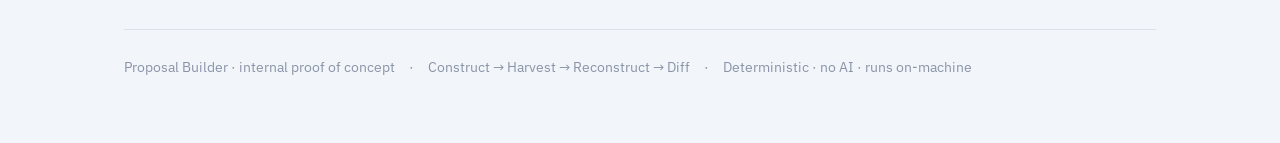
==== commit 5401cfc3: "feat: add new criteria table and callout section to enhance proposal clarity" ====
--- a/docs/index.html
+++ b/docs/index.html
@@ -144,6 +144,18 @@
     width:30px; height:30px; border-radius:8px; background:var(--accent-soft); color:var(--accent-ink);
     font-family:"IBM Plex Mono",monospace; font-weight:500; display:grid; place-items:center; font-size:.9rem}
 
+  .ctable-wrap{overflow-x:auto; margin:26px 0 8px}
+  .ctable{width:100%; border-collapse:collapse; font-size:.94rem; min-width:660px}
+  .ctable th{text-align:left; font-family:"IBM Plex Mono",monospace; font-size:.7rem; letter-spacing:.08em;
+    text-transform:uppercase; color:var(--faint); padding:0 16px 10px; border-bottom:1px solid var(--line-strong)}
+  .ctable th:last-child{color:var(--accent-ink)}
+  .ctable td{padding:14px 16px; border-bottom:1px solid var(--line); vertical-align:top; color:var(--muted)}
+  .ctable td.c{color:var(--ink); font-weight:600; white-space:nowrap}
+  .ctable td:last-child{color:var(--ink)}
+  .ctable tr:last-child td{border-bottom:0}
+  .bar-callout{background:var(--accent-soft); border-left:3px solid var(--accent-ink);
+    border-radius:0 10px 10px 0; padding:16px 20px; font-size:1.04rem; color:var(--ink); margin-top:8px}
+
   footer{padding:40px 0 64px; color:var(--faint); font-size:.85rem}
   .foot-line{display:flex; gap:14px; flex-wrap:wrap; align-items:center}
   hr.soft{border:0; border-top:1px solid var(--line); margin:26px 0}
@@ -367,6 +379,32 @@
   <section>
     <div class="col">
       <div class="snum">06</div>
+      <h2>What &ldquo;done&rdquo; looks like &mdash; and what changes if we get the asset</h2>
+      <p>Today the engine learns the rules the hard way: generate many decks and compare them. If we obtain Templafy&rsquo;s actual <strong>library asset</strong> &mdash; the branded slide-blocks <em>and</em> the rules that bind each answer to a block and each field to a data source &mdash; the approach flips from <strong>black-box</strong> (infer the rules by observation) to <strong>white-box</strong> (import the blocks and rules directly). Cheaper to build, and <strong>complete instead of sampled</strong>.</p>
+    </div>
+
+    <div class="ctable-wrap">
+      <table class="ctable">
+        <thead><tr><th>Criterion</th><th>Today &middot; learned by observation</th><th>With the asset &middot; target</th></tr></thead>
+        <tbody>
+          <tr><td class="c">Coverage</td><td>the input values we sampled (~70 decks)</td><td><b>every valid input combination</b> &mdash; we hold every block, not just the ones we generated</td></tr>
+          <tr><td class="c">Fidelity</td><td>100% on tested payloads</td><td><b>&ge;&thinsp;99&ndash;100% slide-level match</b> on 30&ndash;50 real decks spanning all options, via the same Diff check</td></tr>
+          <tr><td class="c">Data-driven slides</td><td>~5 per deck differ (no data)</td><td>the bindings <b>name the source</b> for each &rarr; connect them &rarr; true <b>100%</b></td></tr>
+          <tr><td class="c">Independence</td><td>still using Templafy to learn</td><td><b>zero Templafy runtime</b> &mdash; a one-time export we then own</td></tr>
+          <tr><td class="c">Maintainability</td><td>re-generate + re-harvest on change</td><td><b>re-import</b> the asset (minutes)</td></tr>
+        </tbody>
+      </table>
+    </div>
+
+    <div class="col">
+      <div class="bar-callout">The bar, in one line: <strong>reproduce any proposal deck byte-faithfully for any valid input</strong>, validated at &ge;&thinsp;99% slide-level match on a diverse sample, with no Templafy license &mdash; data-driven slides included once their named sources are connected.</div>
+      <p class="muted" style="margin-top:18px"><b>One honest caveat:</b> the asset gives the block <em>templates</em> (with smart-field placeholders), not the <em>live data</em>. Fees, partner names and RFP content still come from connected systems &mdash; but the asset hands us the exact map of which source feeds which slide, turning that last mile from research into wiring.</p>
+    </div>
+  </section>
+
+  <section>
+    <div class="col">
+      <div class="snum">07</div>
       <h2>Extending to other templates</h2>
       <p>This POC covers <strong>one template</strong> (the public-audit proposal). The engine itself is <strong>template-agnostic</strong>&mdash;it learns from whatever decks you give it. Onboarding another template (a different service line, a new region, a refreshed brand) is a <strong>data task, not an engineering task</strong>:</p>
       <ol class="steps">
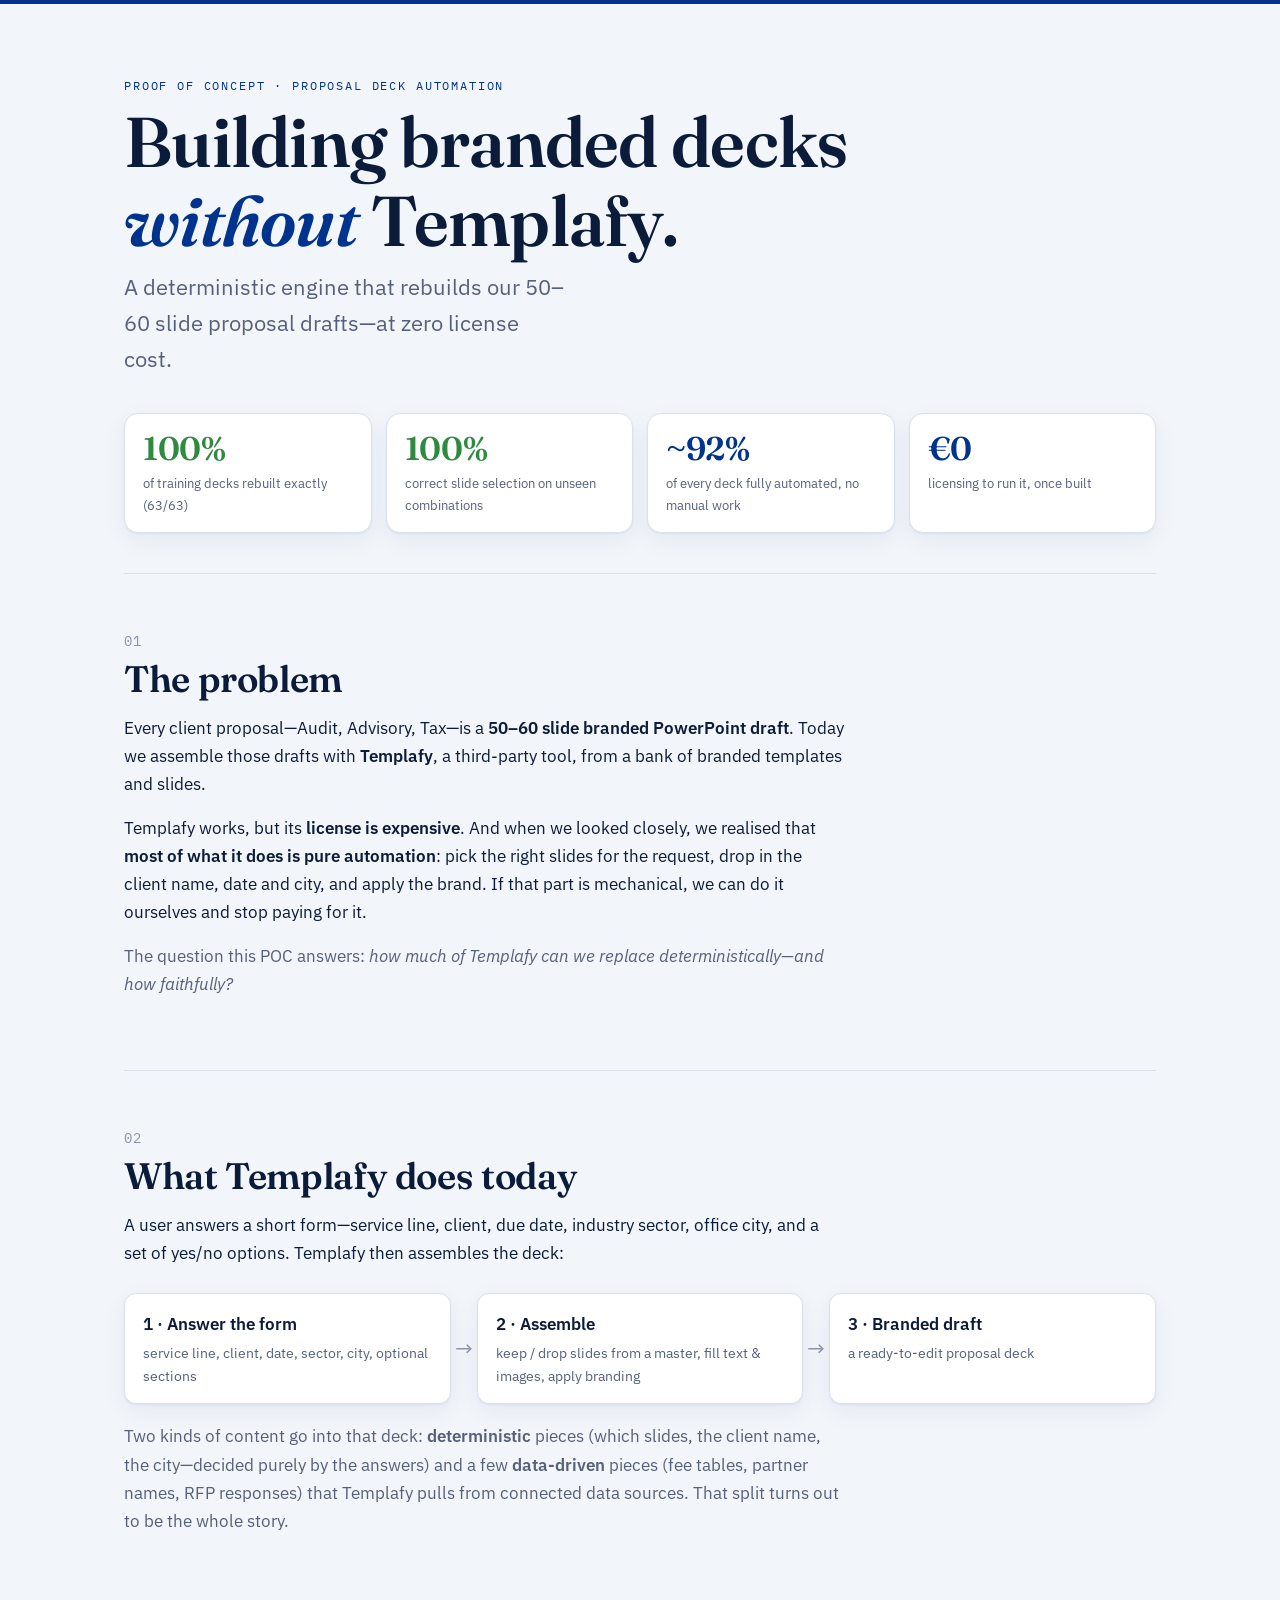
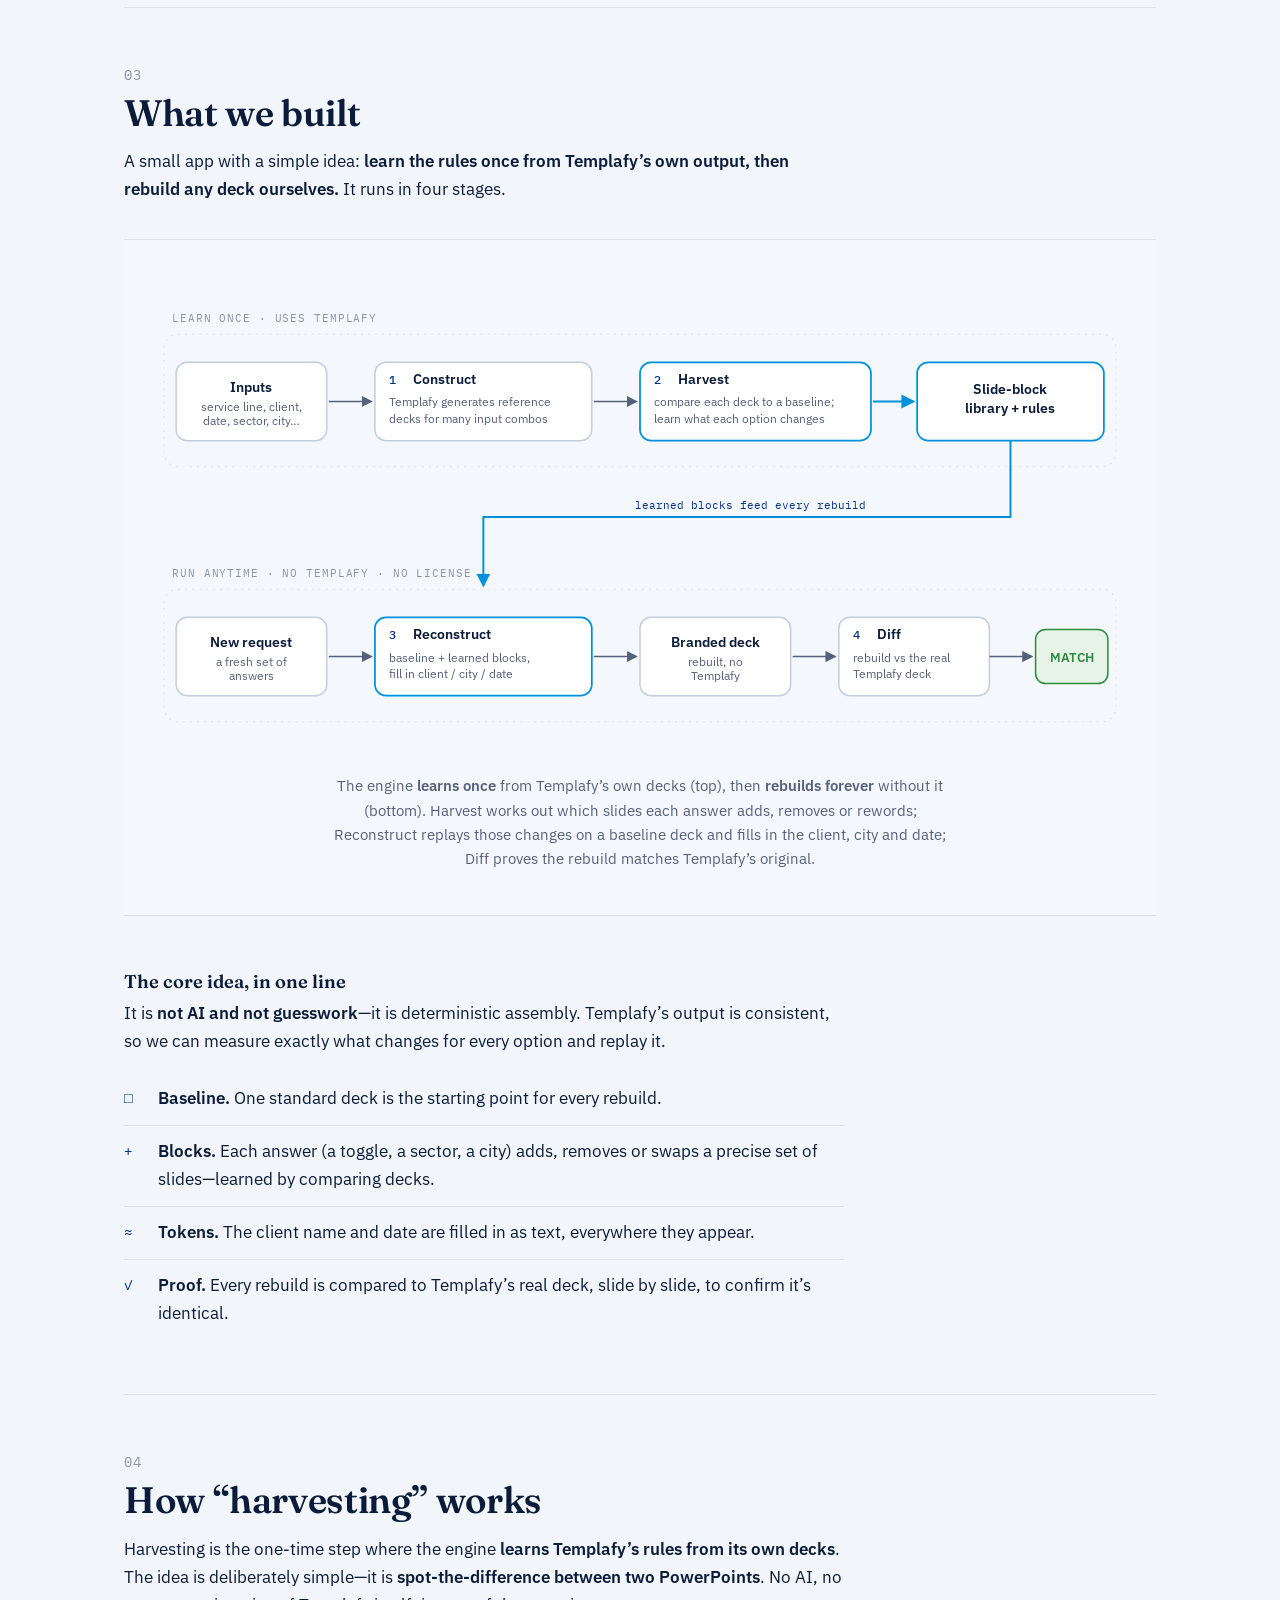
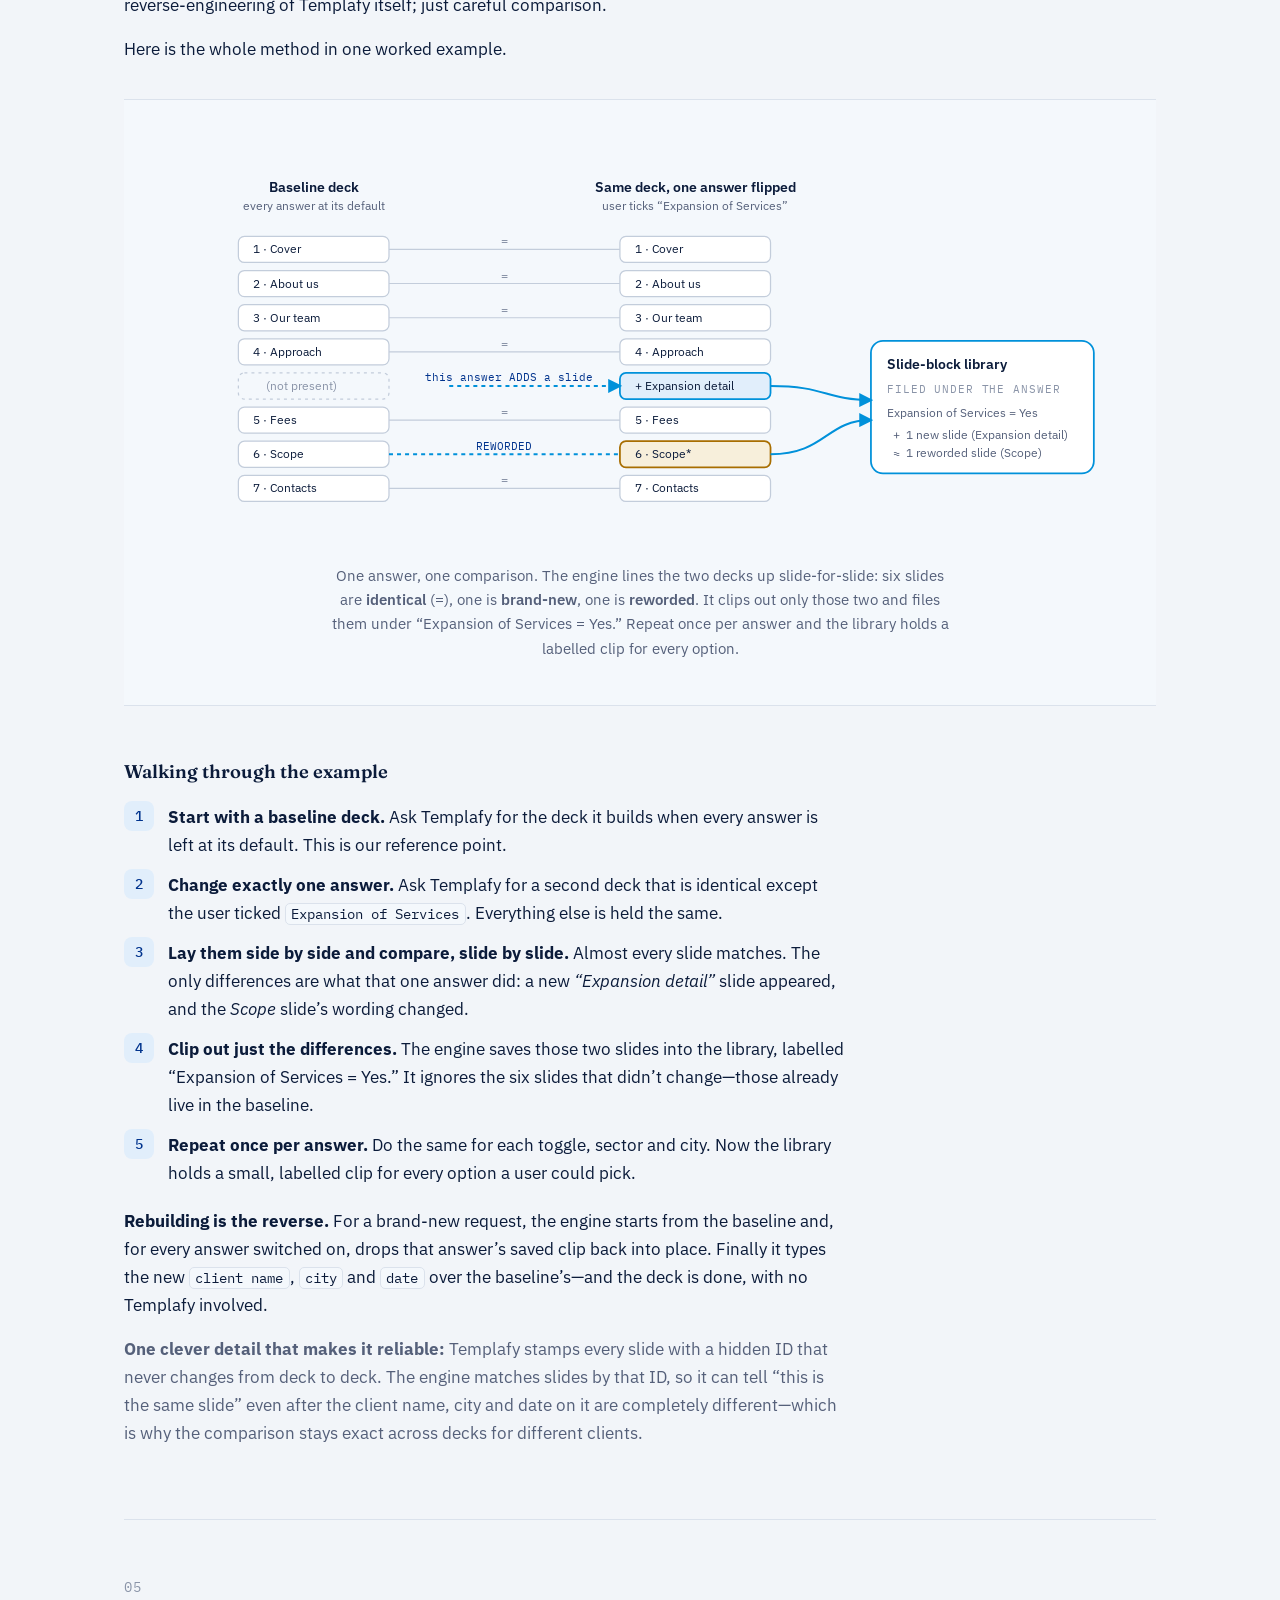
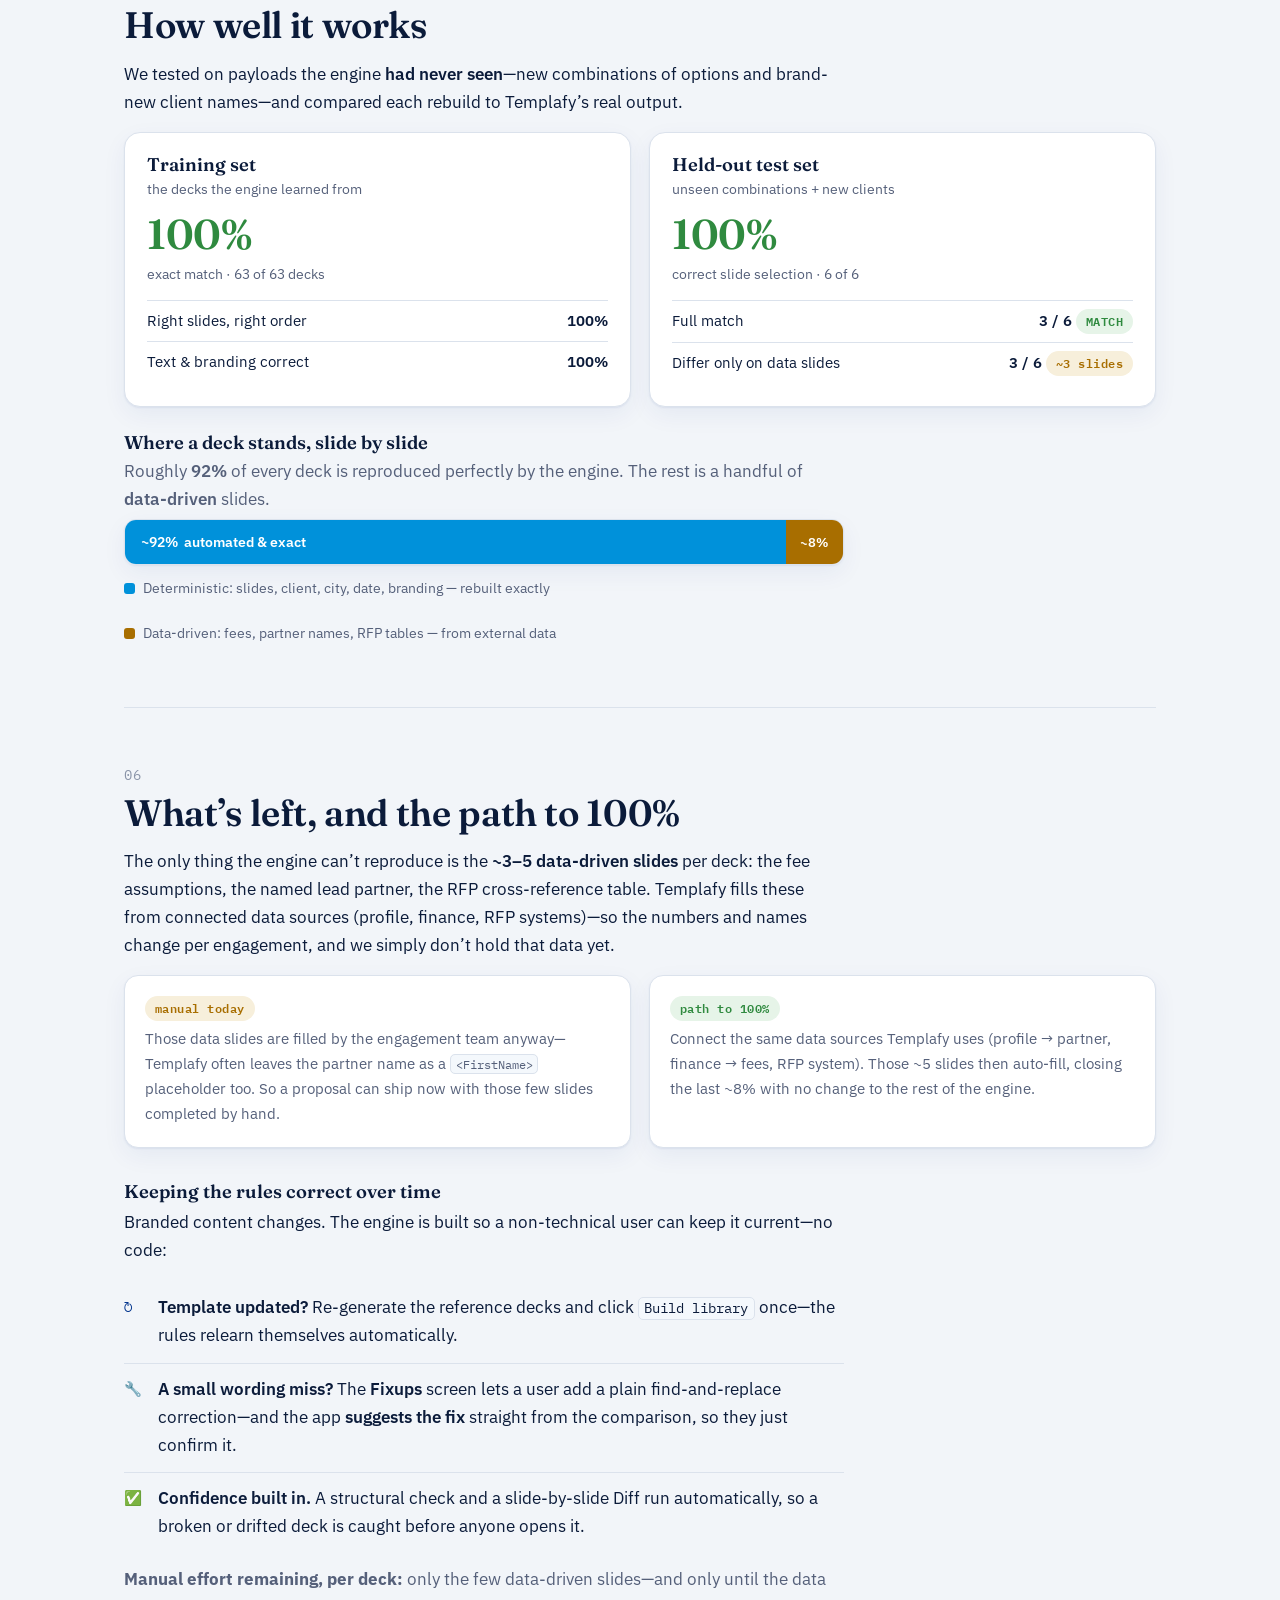
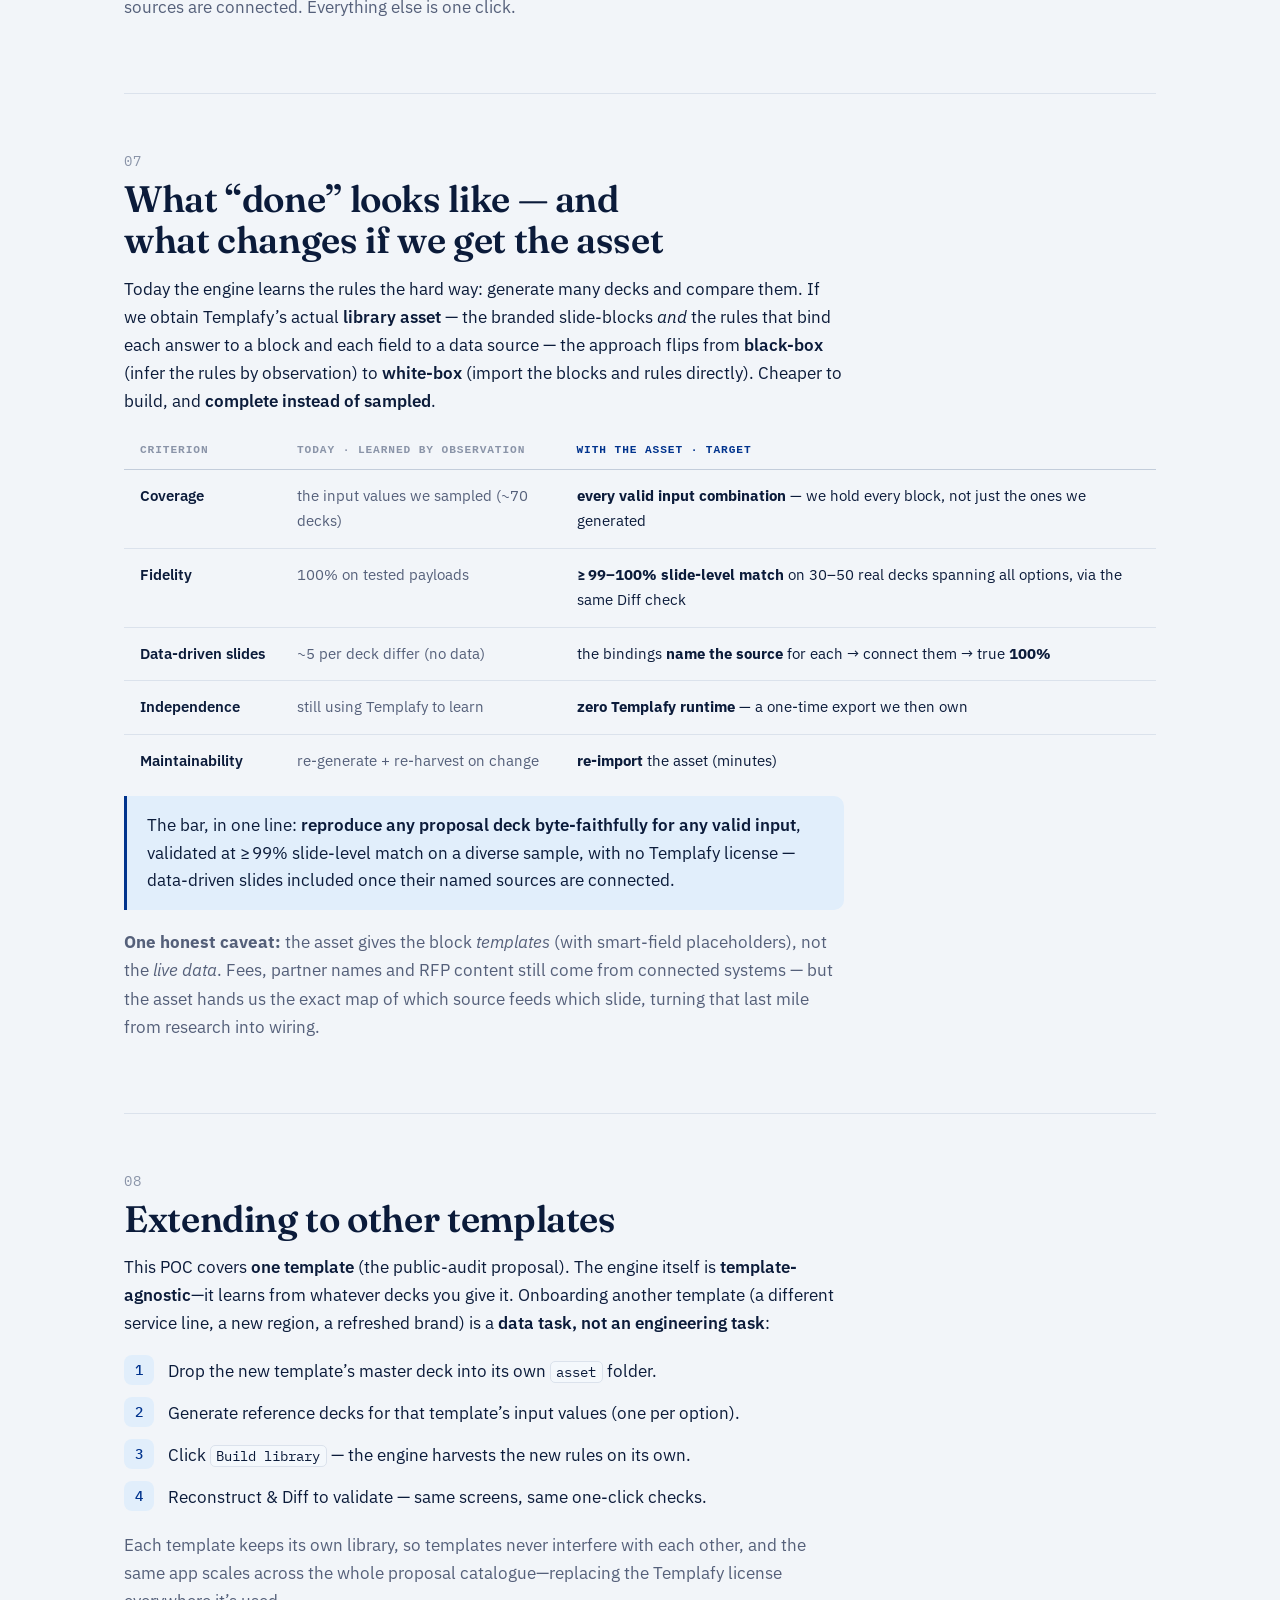
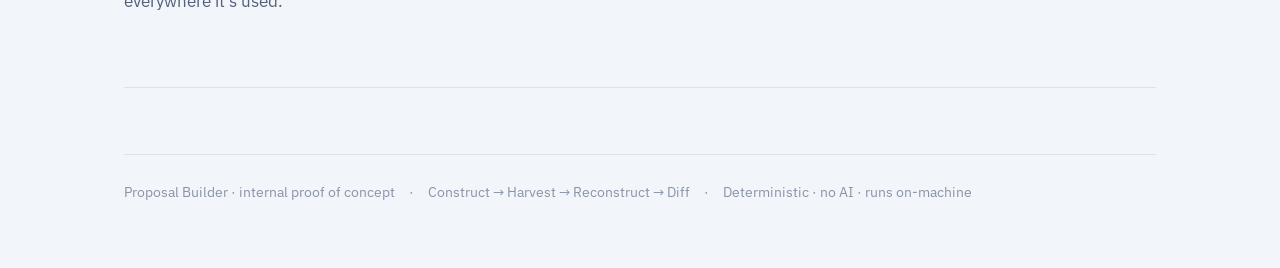
==== commit 20d393d5: "feat: enhance proposal documentation with detailed harvesting example and visual comparison" ====
--- a/docs/index.html
+++ b/docs/index.html
@@ -106,6 +106,14 @@
   .flow .ahead{fill:var(--muted)} .flow .ahead-acc{fill:var(--accent)}
   .flow .okbox{fill:var(--ok-soft); stroke:var(--ok); stroke-width:1.5}
   .flow .oktext{fill:var(--ok); font-weight:600; font-family:"IBM Plex Sans",sans-serif; font-size:13px}
+  .flow .slide{fill:var(--surface); stroke:var(--line-strong); stroke-width:1.25}
+  .flow .slide.add{fill:var(--accent-soft); stroke:var(--accent); stroke-width:1.75}
+  .flow .slide.reword{fill:var(--warn-soft); stroke:var(--warn); stroke-width:1.75}
+  .flow .slide.ghost{fill:none; stroke:var(--line-strong); stroke-width:1.25; stroke-dasharray:3 4}
+  .flow .stext{font-family:"IBM Plex Sans",sans-serif; font-size:12px; fill:var(--ink)}
+  .flow .stext.dim{fill:var(--faint)}
+  .flow .same{stroke:var(--line-strong); stroke-width:1.1}
+  .flow .eq{font-family:"IBM Plex Mono",monospace; font-size:12px; fill:var(--faint)}
 
   .resgrid{display:grid; grid-template-columns:1fr 1fr; gap:18px; margin-top:8px}
   @media(max-width:720px){ .resgrid{grid-template-columns:1fr} }
@@ -306,9 +314,103 @@
     </div>
   </section>
 
-  <section>
+  <section style="border-bottom:0; padding-bottom:20px">
     <div class="col">
       <div class="snum">04</div>
+      <h2>How &ldquo;harvesting&rdquo; works</h2>
+      <p>Harvesting is the one-time step where the engine <strong>learns Templafy&rsquo;s rules from its own decks</strong>. The idea is deliberately simple&mdash;it is <strong>spot-the-difference between two PowerPoints</strong>. No AI, no reverse-engineering of Templafy itself; just careful comparison.</p>
+      <p>Here is the whole method in one worked example.</p>
+    </div>
+  </section>
+
+  <div class="band">
+    <div class="wrap">
+      <figure class="flow">
+        <div class="figscroll">
+        <svg viewBox="0 0 980 400" role="img" aria-label="Spot-the-difference harvest. A baseline deck (all answers at default) is laid slide-for-slide next to the same deck with one answer switched on (Expansion of Services). Most slides match exactly. Two do not: one brand-new slide appears (Expansion detail) and one slide is reworded (Scope). The engine clips out just those two changed slides and files them in the library under the label 'Expansion of Services = Yes'.">
+          <defs>
+            <marker id="ah2" viewBox="0 0 9 9" refX="7.5" refY="4.5" markerWidth="7" markerHeight="7" orient="auto-start-reverse">
+              <path class="ahead-acc" d="M0,0 L9,4.5 L0,9 z"/>
+            </marker>
+          </defs>
+
+          <text class="lbl" x="165" y="48" text-anchor="middle">Baseline deck</text>
+          <text class="sub" x="165" y="66" text-anchor="middle">every answer at its default</text>
+          <text class="lbl" x="545" y="48" text-anchor="middle">Same deck, one answer flipped</text>
+          <text class="sub" x="545" y="66" text-anchor="middle">user ticks &ldquo;Expansion of Services&rdquo;</text>
+
+          <!-- matched rows: identical slides, connected by a faint = -->
+          <g>
+            <rect class="slide" x="90" y="92" width="150" height="26" rx="6"/><text class="stext" x="105" y="109">1 &middot; Cover</text>
+            <rect class="slide" x="470" y="92" width="150" height="26" rx="6"/><text class="stext" x="485" y="109">1 &middot; Cover</text>
+            <line class="same" x1="240" y1="105" x2="470" y2="105"/><text class="eq" x="355" y="101" text-anchor="middle">=</text>
+
+            <rect class="slide" x="90" y="126" width="150" height="26" rx="6"/><text class="stext" x="105" y="143">2 &middot; About us</text>
+            <rect class="slide" x="470" y="126" width="150" height="26" rx="6"/><text class="stext" x="485" y="143">2 &middot; About us</text>
+            <line class="same" x1="240" y1="139" x2="470" y2="139"/><text class="eq" x="355" y="135" text-anchor="middle">=</text>
+
+            <rect class="slide" x="90" y="160" width="150" height="26" rx="6"/><text class="stext" x="105" y="177">3 &middot; Our team</text>
+            <rect class="slide" x="470" y="160" width="150" height="26" rx="6"/><text class="stext" x="485" y="177">3 &middot; Our team</text>
+            <line class="same" x1="240" y1="173" x2="470" y2="173"/><text class="eq" x="355" y="169" text-anchor="middle">=</text>
+
+            <rect class="slide" x="90" y="194" width="150" height="26" rx="6"/><text class="stext" x="105" y="211">4 &middot; Approach</text>
+            <rect class="slide" x="470" y="194" width="150" height="26" rx="6"/><text class="stext" x="485" y="211">4 &middot; Approach</text>
+            <line class="same" x1="240" y1="207" x2="470" y2="207"/><text class="eq" x="355" y="203" text-anchor="middle">=</text>
+          </g>
+
+          <!-- ADDED row: nothing on the left, new slide on the right -->
+          <rect class="slide ghost" x="90" y="228" width="150" height="26" rx="6"/><text class="stext dim" x="118" y="245">(not present)</text>
+          <rect class="slide add" x="470" y="228" width="150" height="26" rx="6"/><text class="stext" x="485" y="245">+ Expansion detail</text>
+          <line class="edge acc" x1="300" y1="241" x2="470" y2="241" stroke-dasharray="4 4" marker-end="url(#ah2)"/>
+          <text class="elabel" x="360" y="236" text-anchor="middle">this answer ADDS a slide</text>
+
+          <rect class="slide" x="90" y="262" width="150" height="26" rx="6"/><text class="stext" x="105" y="279">5 &middot; Fees</text>
+          <rect class="slide" x="470" y="262" width="150" height="26" rx="6"/><text class="stext" x="485" y="279">5 &middot; Fees</text>
+          <line class="same" x1="240" y1="275" x2="470" y2="275"/><text class="eq" x="355" y="271" text-anchor="middle">=</text>
+
+          <!-- REWORDED row: same slide, different words -->
+          <rect class="slide" x="90" y="296" width="150" height="26" rx="6"/><text class="stext" x="105" y="313">6 &middot; Scope</text>
+          <rect class="slide reword" x="470" y="296" width="150" height="26" rx="6"/><text class="stext" x="485" y="313">6 &middot; Scope*</text>
+          <line class="edge acc" x1="240" y1="309" x2="470" y2="309" stroke-dasharray="4 4"/><text class="elabel" x="355" y="305" text-anchor="middle">REWORDED</text>
+
+          <rect class="slide" x="90" y="330" width="150" height="26" rx="6"/><text class="stext" x="105" y="347">7 &middot; Contacts</text>
+          <rect class="slide" x="470" y="330" width="150" height="26" rx="6"/><text class="stext" x="485" y="347">7 &middot; Contacts</text>
+          <line class="same" x1="240" y1="343" x2="470" y2="343"/><text class="eq" x="355" y="339" text-anchor="middle">=</text>
+
+          <!-- the two differences are clipped into the library -->
+          <rect class="box acc" x="720" y="196" width="222" height="132" rx="12"/>
+          <text class="lbl" x="736" y="224">Slide-block library</text>
+          <text class="tag" x="736" y="248">FILED UNDER THE ANSWER</text>
+          <text class="sub" x="736" y="272">Expansion of Services = Yes</text>
+          <text class="sub" x="736" y="294">&nbsp;&nbsp;+&nbsp; 1 new slide (Expansion detail)</text>
+          <text class="sub" x="736" y="312">&nbsp;&nbsp;&asymp;&nbsp; 1 reworded slide (Scope)</text>
+          <path class="edge acc" d="M620,241 C 675,241 675,255 720,255" marker-end="url(#ah2)"/>
+          <path class="edge acc" d="M620,309 C 675,309 675,275 720,275" marker-end="url(#ah2)"/>
+        </svg>
+        </div>
+        <figcaption>One answer, one comparison. The engine lines the two decks up slide-for-slide: six slides are <strong>identical</strong> (=), one is <strong>brand-new</strong>, one is <strong>reworded</strong>. It clips out only those two and files them under &ldquo;Expansion of Services = Yes.&rdquo; Repeat once per answer and the library holds a labelled clip for every option.</figcaption>
+      </figure>
+    </div>
+  </div>
+
+  <section>
+    <div class="col">
+      <h3 style="font-size:1.15rem; margin-bottom:6px">Walking through the example</h3>
+      <ol class="steps">
+        <li><b>Start with a baseline deck.</b> Ask Templafy for the deck it builds when every answer is left at its default. This is our reference point.</li>
+        <li><b>Change exactly one answer.</b> Ask Templafy for a second deck that is identical except the user ticked <span class="field">Expansion of Services</span>. Everything else is held the same.</li>
+        <li><b>Lay them side by side and compare, slide by slide.</b> Almost every slide matches. The only differences are what that one answer did: a new <em>&ldquo;Expansion detail&rdquo;</em> slide appeared, and the <em>Scope</em> slide&rsquo;s wording changed.</li>
+        <li><b>Clip out just the differences.</b> The engine saves those two slides into the library, labelled &ldquo;Expansion of Services = Yes.&rdquo; It ignores the six slides that didn&rsquo;t change&mdash;those already live in the baseline.</li>
+        <li><b>Repeat once per answer.</b> Do the same for each toggle, sector and city. Now the library holds a small, labelled clip for every option a user could pick.</li>
+      </ol>
+      <p style="margin-top:20px"><b>Rebuilding is the reverse.</b> For a brand-new request, the engine starts from the baseline and, for every answer switched on, drops that answer&rsquo;s saved clip back into place. Finally it types the new <span class="field">client name</span>, <span class="field">city</span> and <span class="field">date</span> over the baseline&rsquo;s&mdash;and the deck is done, with no Templafy involved.</p>
+      <p class="muted" style="margin-top:14px"><b>One clever detail that makes it reliable:</b> Templafy stamps every slide with a hidden ID that never changes from deck to deck. The engine matches slides by that ID, so it can tell &ldquo;this is the same slide&rdquo; even after the client name, city and date on it are completely different&mdash;which is why the comparison stays exact across decks for different clients.</p>
+    </div>
+  </section>
+
+  <section>
+    <div class="col">
+      <div class="snum">05</div>
       <h2>How well it works</h2>
       <p>We tested on payloads the engine <strong>had never seen</strong>&mdash;new combinations of options and brand-new client names&mdash;and compared each rebuild to Templafy&rsquo;s real output.</p>
     </div>
@@ -348,7 +450,7 @@
 
   <section>
     <div class="col">
-      <div class="snum">05</div>
+      <div class="snum">06</div>
       <h2>What&rsquo;s left, and the path to 100%</h2>
       <p>The only thing the engine can&rsquo;t reproduce is the <strong>~3&ndash;5 data-driven slides</strong> per deck: the fee assumptions, the named lead partner, the RFP cross-reference table. Templafy fills these from connected data sources (profile, finance, RFP systems)&mdash;so the numbers and names change per engagement, and we simply don&rsquo;t hold that data yet.</p>
     </div>
@@ -378,7 +480,7 @@
 
   <section>
     <div class="col">
-      <div class="snum">06</div>
+      <div class="snum">07</div>
       <h2>What &ldquo;done&rdquo; looks like &mdash; and what changes if we get the asset</h2>
       <p>Today the engine learns the rules the hard way: generate many decks and compare them. If we obtain Templafy&rsquo;s actual <strong>library asset</strong> &mdash; the branded slide-blocks <em>and</em> the rules that bind each answer to a block and each field to a data source &mdash; the approach flips from <strong>black-box</strong> (infer the rules by observation) to <strong>white-box</strong> (import the blocks and rules directly). Cheaper to build, and <strong>complete instead of sampled</strong>.</p>
     </div>
@@ -404,7 +506,7 @@
 
   <section>
     <div class="col">
-      <div class="snum">07</div>
+      <div class="snum">08</div>
       <h2>Extending to other templates</h2>
       <p>This POC covers <strong>one template</strong> (the public-audit proposal). The engine itself is <strong>template-agnostic</strong>&mdash;it learns from whatever decks you give it. Onboarding another template (a different service line, a new region, a refreshed brand) is a <strong>data task, not an engineering task</strong>:</p>
       <ol class="steps">
